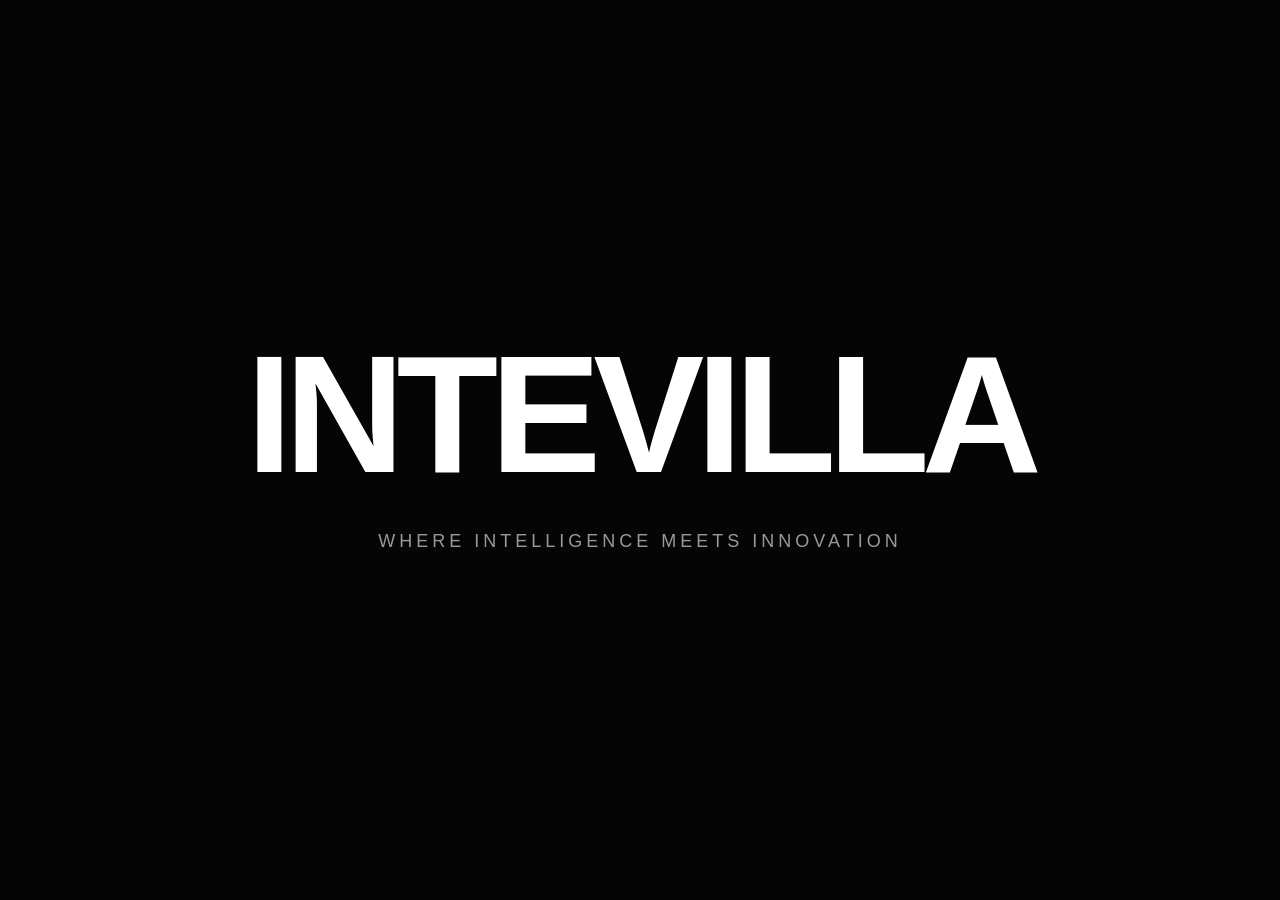
==== index.html @ 973fbbc0 "Rename Index.html to index.html" ====
<!DOCTYPE html>
<html lang="en">
<head>
    <meta charset="UTF-8">
    <meta name="viewport" content="width=device-width, initial-scale=1.0">
    <title>Intevilla - Text Pressure</title>
    <style>
        * {
            margin: 0;
            padding: 0;
            box-sizing: border-box;
        }
        body {
            background: #050505;
            color: white;
            font-family: Arial, sans-serif;
            overflow: hidden;
        }
        .hero {
            width: 100%;
            height: 100vh;
            display: flex;
            flex-direction: column;
            justify-content: center;
            align-items: center;
            position: relative;
        }
        .text-pressure {
            font-family: Impact, "Arial Black", sans-serif;
            font-size: clamp(70px, 13vw, 220px);
            font-weight: 900;
            letter-spacing: -8px;
            line-height: 0.8;
            text-align: center;
            cursor: pointer;
            transform-origin: center;
            transition:
                transform 0.12s ease,
                letter-spacing 0.12s ease;
        }
        .subtitle {
            margin-top: 50px;
            font-size: 18px;
            color: #999;
            letter-spacing: 4px;
            text-transform: uppercase;
        }
    </style>
</head>
<body>
    <section class="hero">
        <div class="text-pressure" id="textPressure">
            INTEVILLA
        </div>
        <p class="subtitle">
            Where Intelligence Meets Innovation
        </p>
    </section>
    <script>
        const text = document.getElementById("textPressure");
        document.addEventListener("mousemove", function(event) {
            const rect = text.getBoundingClientRect();
            const centerX = rect.left + rect.width / 2;
            const centerY = rect.top + rect.height / 2;
            const distanceX = event.clientX - centerX;
            const distanceY = event.clientY - centerY;
            const distance = Math.sqrt(
                distanceX * distanceX +
                distanceY * distanceY
            );
            const maxDistance = 500;
            let strength = 1 - distance / maxDistance;
            strength = Math.max(
                0,
                Math.min(1, strength)
            );
            const scaleX = 1 + strength * 0.35;
            const scaleY = 1 - strength * 0.12;
            const letterSpacing =
                -8 + strength * 8;
            text.style.transform =
                `scaleX(${scaleX}) scaleY(${scaleY})`;
            text.style.letterSpacing =
                `${letterSpacing}px`;
        });
        document.addEventListener("mouseleave", function() {
            text.style.transform =
                "scaleX(1) scaleY(1)";
            text.style.letterSpacing =
                "-8px";
        });
    </script>
</body>
</html>
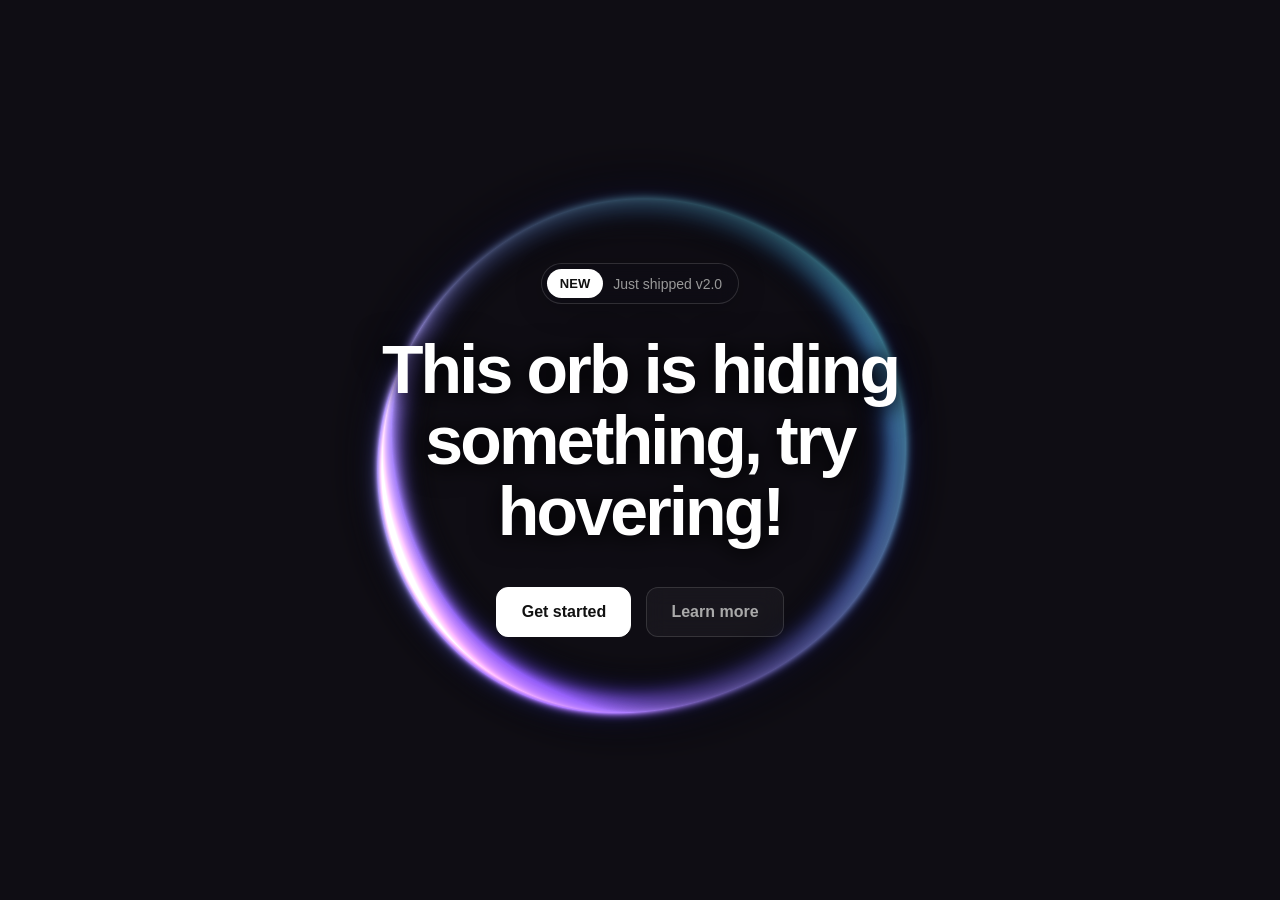
==== commit 6a9ff30c: "Update index.html" ====
--- a/index.html
+++ b/index.html
@@ -1,94 +1,1614 @@
 <!DOCTYPE html>
 <html lang="en">
+
 <head>
     <meta charset="UTF-8">
     <meta name="viewport" content="width=device-width, initial-scale=1.0">
-    <title>Intevilla - Text Pressure</title>
+
+    <title>Orb Landing Page</title>
+
     <style>
+
+        /* ==============================
+           RESET
+        ============================== */
+
         * {
             margin: 0;
             padding: 0;
             box-sizing: border-box;
         }
+
+        html,
         body {
-            background: #050505;
+            width: 100%;
+            height: 100%;
+        }
+
+        body {
+            background: #0f0d14;
             color: white;
-            font-family: Arial, sans-serif;
+            font-family: Arial, Helvetica, sans-serif;
             overflow: hidden;
         }
+
+
+        /* ==============================
+           HERO
+        ============================== */
+
         .hero {
+            position: relative;
+
             width: 100%;
             height: 100vh;
+
+            min-height: 600px;
+
+            display: flex;
+            align-items: center;
+            justify-content: center;
+
+            overflow: hidden;
+
+            background: #0f0d14;
+        }
+
+
+        /* ==============================
+           ORB
+        ============================== */
+
+        .orb-wrapper {
+            position: absolute;
+
+            width: 650px;
+            height: 650px;
+
+            left: 50%;
+            top: 50%;
+
+            transform: translate(-50%, -50%);
+
+            z-index: 1;
+
+            pointer-events: auto;
+        }
+
+        #orbCanvas {
+            display: block;
+
+            width: 100%;
+            height: 100%;
+        }
+
+
+        /* ==============================
+           CONTENT
+        ============================== */
+
+        .hero-content {
+            position: relative;
+
+            z-index: 5;
+
+            width: 100%;
+            max-width: 750px;
+
+            padding: 20px;
+
             display: flex;
             flex-direction: column;
+            align-items: center;
+
+            text-align: center;
+
+            pointer-events: none;
+        }
+
+
+        /* ==============================
+           BADGE
+        ============================== */
+
+        .badge {
+            display: flex;
+            align-items: center;
+
+            gap: 10px;
+
+            padding: 5px 14px 5px 5px;
+
+            border: 1px solid rgba(255, 255, 255, 0.14);
+
+            border-radius: 999px;
+
+            background: rgba(15, 13, 20, 0.65);
+
+            backdrop-filter: blur(10px);
+
+            margin-bottom: 30px;
+
+            font-size: 14px;
+
+            color: #999;
+
+            box-shadow:
+                0 5px 30px rgba(0, 0, 0, 0.2);
+        }
+
+
+        .badge-new {
+            display: flex;
+            align-items: center;
             justify-content: center;
+
+            padding: 7px 13px;
+
+            border-radius: 999px;
+
+            background: white;
+
+            color: #111;
+
+            font-size: 13px;
+
+            font-weight: 700;
+        }
+
+
+        .badge-text {
+            padding-right: 2px;
+        }
+
+
+        /* ==============================
+           HEADING
+        ============================== */
+
+        .hero h1 {
+            max-width: 680px;
+
+            color: white;
+
+            font-size: clamp(42px, 5.5vw, 68px);
+
+            line-height: 1.04;
+
+            font-weight: 700;
+
+            letter-spacing: -2.8px;
+
+            text-shadow:
+                0 3px 20px rgba(0, 0, 0, 0.8),
+                0 0 30px rgba(15, 13, 20, 0.6);
+        }
+
+
+        /* ==============================
+           BUTTONS
+        ============================== */
+
+        .buttons {
+            display: flex;
+
+            gap: 15px;
+
+            margin-top: 40px;
+
+            pointer-events: auto;
+        }
+
+
+        .btn {
+            display: flex;
+
             align-items: center;
-            position: relative;
-        }
-        .text-pressure {
-            font-family: Impact, "Arial Black", sans-serif;
-            font-size: clamp(70px, 13vw, 220px);
-            font-weight: 900;
-            letter-spacing: -8px;
-            line-height: 0.8;
-            text-align: center;
-            cursor: pointer;
-            transform-origin: center;
+            justify-content: center;
+
+            height: 50px;
+
+            min-width: 135px;
+
+            padding: 0 24px;
+
+            border-radius: 12px;
+
+            text-decoration: none;
+
+            font-size: 16px;
+
+            font-weight: 600;
+
             transition:
-                transform 0.12s ease,
-                letter-spacing 0.12s ease;
-        }
-        .subtitle {
-            margin-top: 50px;
-            font-size: 18px;
-            color: #999;
-            letter-spacing: 4px;
-            text-transform: uppercase;
-        }
+                transform 0.2s ease,
+                background 0.2s ease,
+                border-color 0.2s ease;
+        }
+
+
+        .btn-primary {
+            background: white;
+
+            color: #111;
+
+            border: 1px solid white;
+        }
+
+
+        .btn-secondary {
+            color: #aaa;
+
+            background: rgba(255, 255, 255, 0.04);
+
+            border: 1px solid rgba(255, 255, 255, 0.13);
+
+            backdrop-filter: blur(10px);
+        }
+
+
+        .btn:hover {
+            transform: translateY(-2px);
+        }
+
+
+        .btn-primary:hover {
+            background: #eeeeee;
+        }
+
+
+        .btn-secondary:hover {
+            color: white;
+
+            background: rgba(255, 255, 255, 0.08);
+
+            border-color: rgba(255, 255, 255, 0.25);
+        }
+
+
+        /* ==============================
+           MOBILE
+        ============================== */
+
+        @media (max-width: 800px) {
+
+            .orb-wrapper {
+                width: 600px;
+                height: 600px;
+            }
+
+            .hero h1 {
+                font-size: 48px;
+                letter-spacing: -2px;
+            }
+        }
+
+
+        @media (max-width: 600px) {
+
+            .orb-wrapper {
+                width: 500px;
+                height: 500px;
+            }
+
+            .hero h1 {
+                font-size: 38px;
+                letter-spacing: -1.5px;
+            }
+
+            .badge {
+                margin-bottom: 25px;
+            }
+
+            .buttons {
+                gap: 10px;
+                margin-top: 30px;
+            }
+
+            .btn {
+                min-width: 120px;
+                height: 48px;
+                padding: 0 18px;
+                font-size: 14px;
+            }
+        }
+
     </style>
 </head>
+
+
 <body>
-    <section class="hero">
-        <div class="text-pressure" id="textPressure">
-            INTEVILLA
+
+    <!-- =================================
+         HERO
+    ================================== -->
+
+    <main class="hero">
+
+        <!-- Orb -->
+        <div class="orb-wrapper" id="orbContainer">
+            <canvas id="orbCanvas"></canvas>
         </div>
-        <p class="subtitle">
-            Where Intelligence Meets Innovation
-        </p>
-    </section>
+
+
+        <!-- Content -->
+        <section class="hero-content">
+
+            <div class="badge">
+
+                <span class="badge-new">
+                    NEW
+                </span>
+
+                <span class="badge-text">
+                    Just shipped v2.0
+                </span>
+
+            </div>
+
+
+            <h1>
+                This orb is hiding<br>
+                something, try hovering!
+            </h1>
+
+
+            <div class="buttons">
+
+                <a href="#" class="btn btn-primary">
+                    Get started
+                </a>
+
+                <a href="#" class="btn btn-secondary">
+                    Learn more
+                </a>
+
+            </div>
+
+        </section>
+
+    </main>
+
+
+    <!-- =================================
+         WEBGL ORB
+    ================================== -->
+
     <script>
-        const text = document.getElementById("textPressure");
-        document.addEventListener("mousemove", function(event) {
-            const rect = text.getBoundingClientRect();
-            const centerX = rect.left + rect.width / 2;
-            const centerY = rect.top + rect.height / 2;
-            const distanceX = event.clientX - centerX;
-            const distanceY = event.clientY - centerY;
-            const distance = Math.sqrt(
-                distanceX * distanceX +
-                distanceY * distanceY
-            );
-            const maxDistance = 500;
-            let strength = 1 - distance / maxDistance;
-            strength = Math.max(
+
+        const canvas =
+            document.getElementById("orbCanvas");
+
+        const container =
+            document.getElementById("orbContainer");
+
+
+        const gl =
+            canvas.getContext("webgl", {
+                alpha: true,
+                premultipliedAlpha: false
+            });
+
+
+        if (!gl) {
+            alert("Your browser does not support WebGL.");
+            throw new Error("WebGL not supported");
+        }
+
+
+        /* ==============================
+           SETTINGS
+        ============================== */
+
+        const settings = {
+
+            hue: 0,
+
+            hoverIntensity: 2,
+
+            rotateOnHover: true,
+
+            forceHoverState: false,
+
+            backgroundColor: "#0f0d14"
+
+        };
+
+
+        /* ==============================
+           VERTEX SHADER
+        ============================== */
+
+        const vertexShaderSource = `
+
+            precision highp float;
+
+            attribute vec2 position;
+            attribute vec2 uv;
+
+            varying vec2 vUv;
+
+            void main() {
+
+                vUv = uv;
+
+                gl_Position =
+                    vec4(position, 0.0, 1.0);
+            }
+
+        `;
+
+
+        /* ==============================
+           FRAGMENT SHADER
+        ============================== */
+
+        const fragmentShaderSource = `
+
+            precision highp float;
+
+            uniform float iTime;
+            uniform vec3 iResolution;
+
+            uniform float hue;
+            uniform float hover;
+            uniform float rot;
+            uniform float hoverIntensity;
+
+            uniform vec3 backgroundColor;
+
+            varying vec2 vUv;
+
+
+            vec3 rgb2yiq(vec3 c) {
+
+                float y = dot(
+                    c,
+                    vec3(
+                        0.299,
+                        0.587,
+                        0.114
+                    )
+                );
+
+                float i = dot(
+                    c,
+                    vec3(
+                        0.596,
+                        -0.274,
+                        -0.322
+                    )
+                );
+
+                float q = dot(
+                    c,
+                    vec3(
+                        0.211,
+                        -0.523,
+                        0.312
+                    )
+                );
+
+                return vec3(y, i, q);
+            }
+
+
+            vec3 yiq2rgb(vec3 c) {
+
+                float r =
+                    c.x +
+                    0.956 * c.y +
+                    0.621 * c.z;
+
+                float g =
+                    c.x -
+                    0.272 * c.y -
+                    0.647 * c.z;
+
+                float b =
+                    c.x -
+                    1.106 * c.y +
+                    1.703 * c.z;
+
+                return vec3(r, g, b);
+            }
+
+
+            vec3 adjustHue(
+                vec3 color,
+                float hueDeg
+            ) {
+
+                float hueRad =
+                    hueDeg *
+                    3.14159265 /
+                    180.0;
+
+                vec3 yiq =
+                    rgb2yiq(color);
+
+                float cosA =
+                    cos(hueRad);
+
+                float sinA =
+                    sin(hueRad);
+
+                float i =
+                    yiq.y * cosA -
+                    yiq.z * sinA;
+
+                float q =
+                    yiq.y * sinA +
+                    yiq.z * cosA;
+
+                yiq.y = i;
+                yiq.z = q;
+
+                return yiq2rgb(yiq);
+            }
+
+
+            vec3 hash33(vec3 p3) {
+
+                p3 =
+                    fract(
+                        p3 *
+                        vec3(
+                            0.1031,
+                            0.11369,
+                            0.13787
+                        )
+                    );
+
+                p3 +=
+                    dot(
+                        p3,
+                        p3.yxz + 19.19
+                    );
+
+                return -1.0 +
+                    2.0 *
+                    fract(
+                        vec3(
+                            p3.x + p3.y,
+                            p3.x + p3.z,
+                            p3.y + p3.z
+                        ) *
+                        p3.zyx
+                    );
+            }
+
+
+            float snoise3(vec3 p) {
+
+                const float K1 =
+                    0.333333333;
+
+                const float K2 =
+                    0.166666667;
+
+                vec3 i =
+                    floor(
+                        p +
+                        (p.x + p.y + p.z) *
+                        K1
+                    );
+
+                vec3 d0 =
+                    p -
+                    (
+                        i -
+                        (i.x + i.y + i.z) *
+                        K2
+                    );
+
+                vec3 e =
+                    step(
+                        vec3(0.0),
+                        d0 - d0.yzx
+                    );
+
+                vec3 i1 =
+                    e *
+                    (1.0 - e.zxy);
+
+                vec3 i2 =
+                    1.0 -
+                    e.zxy *
+                    (1.0 - e);
+
+                vec3 d1 =
+                    d0 -
+                    (i1 - K2);
+
+                vec3 d2 =
+                    d0 -
+                    (i2 - K1);
+
+                vec3 d3 =
+                    d0 - 0.5;
+
+                vec4 h =
+                    max(
+                        0.6 -
+                        vec4(
+                            dot(d0, d0),
+                            dot(d1, d1),
+                            dot(d2, d2),
+                            dot(d3, d3)
+                        ),
+                        0.0
+                    );
+
+                vec4 n =
+                    h * h * h * h *
+                    vec4(
+                        dot(d0, hash33(i)),
+                        dot(d1, hash33(i + i1)),
+                        dot(d2, hash33(i + i2)),
+                        dot(d3, hash33(i + 1.0))
+                    );
+
+                return dot(
+                    vec4(31.316),
+                    n
+                );
+            }
+
+
+            vec4 extractAlpha(vec3 colorIn) {
+
+                float a =
+                    max(
+                        max(
+                            colorIn.r,
+                            colorIn.g
+                        ),
+                        colorIn.b
+                    );
+
+                return vec4(
+                    colorIn.rgb /
+                    (a + 1e-5),
+                    a
+                );
+            }
+
+
+            const vec3 baseColor1 =
+                vec3(
+                    0.611765,
+                    0.262745,
+                    0.996078
+                );
+
+
+            const vec3 baseColor2 =
+                vec3(
+                    0.298039,
+                    0.760784,
+                    0.913725
+                );
+
+
+            const vec3 baseColor3 =
+                vec3(
+                    0.062745,
+                    0.078431,
+                    0.600000
+                );
+
+
+            const float innerRadius = 0.6;
+
+            const float noiseScale = 0.65;
+
+
+            float light1(
+                float intensity,
+                float attenuation,
+                float dist
+            ) {
+
+                return intensity /
+                    (
+                        1.0 +
+                        dist * attenuation
+                    );
+            }
+
+
+            float light2(
+                float intensity,
+                float attenuation,
+                float dist
+            ) {
+
+                return intensity /
+                    (
+                        1.0 +
+                        dist * dist * attenuation
+                    );
+            }
+
+
+            vec4 draw(vec2 uv) {
+
+                vec3 color1 =
+                    adjustHue(
+                        baseColor1,
+                        hue
+                    );
+
+                vec3 color2 =
+                    adjustHue(
+                        baseColor2,
+                        hue
+                    );
+
+                vec3 color3 =
+                    adjustHue(
+                        baseColor3,
+                        hue
+                    );
+
+
+                float ang =
+                    atan(
+                        uv.y,
+                        uv.x
+                    );
+
+                float len =
+                    length(uv);
+
+                float invLen =
+                    len > 0.0
+                        ? 1.0 / len
+                        : 0.0;
+
+
+                float bgLuminance =
+                    dot(
+                        backgroundColor,
+                        vec3(
+                            0.299,
+                            0.587,
+                            0.114
+                        )
+                    );
+
+
+                float n0 =
+                    snoise3(
+                        vec3(
+                            uv * noiseScale,
+                            iTime * 0.5
+                        )
+                    ) *
+                    0.5 +
+                    0.5;
+
+
+                float r0 =
+                    mix(
+                        mix(
+                            innerRadius,
+                            1.0,
+                            0.4
+                        ),
+                        mix(
+                            innerRadius,
+                            1.0,
+                            0.6
+                        ),
+                        n0
+                    );
+
+
+                float d0 =
+                    distance(
+                        uv,
+                        (r0 * invLen) * uv
+                    );
+
+
+                float v0 =
+                    light1(
+                        1.0,
+                        10.0,
+                        d0
+                    );
+
+
+                v0 *=
+                    smoothstep(
+                        r0 * 1.05,
+                        r0,
+                        len
+                    );
+
+
+                float innerFade =
+                    smoothstep(
+                        r0 * 0.8,
+                        r0 * 0.95,
+                        len
+                    );
+
+
+                v0 *=
+                    mix(
+                        innerFade,
+                        1.0,
+                        bgLuminance * 0.7
+                    );
+
+
+                float cl =
+                    cos(
+                        ang +
+                        iTime * 2.0
+                    ) *
+                    0.5 +
+                    0.5;
+
+
+                float a =
+                    iTime * -1.0;
+
+
+                vec2 pos =
+                    vec2(
+                        cos(a),
+                        sin(a)
+                    ) *
+                    r0;
+
+
+                float d =
+                    distance(
+                        uv,
+                        pos
+                    );
+
+
+                float v1 =
+                    light2(
+                        1.5,
+                        5.0,
+                        d
+                    );
+
+
+                v1 *=
+                    light1(
+                        1.0,
+                        50.0,
+                        d0
+                    );
+
+
+                float v2 =
+                    smoothstep(
+                        1.0,
+                        mix(
+                            innerRadius,
+                            1.0,
+                            n0 * 0.5
+                        ),
+                        len
+                    );
+
+
+                float v3 =
+                    smoothstep(
+                        innerRadius,
+                        mix(
+                            innerRadius,
+                            1.0,
+                            0.5
+                        ),
+                        len
+                    );
+
+
+                vec3 colBase =
+                    mix(
+                        color1,
+                        color2,
+                        cl
+                    );
+
+
+                float fadeAmount =
+                    mix(
+                        1.0,
+                        0.1,
+                        bgLuminance
+                    );
+
+
+                vec3 darkCol =
+                    mix(
+                        color3,
+                        colBase,
+                        v0
+                    );
+
+
+                darkCol =
+                    (darkCol + v1) *
+                    v2 *
+                    v3;
+
+
+                darkCol =
+                    clamp(
+                        darkCol,
+                        0.0,
+                        1.0
+                    );
+
+
+                vec3 lightCol =
+                    (colBase + v1) *
+                    mix(
+                        1.0,
+                        v2 * v3,
+                        fadeAmount
+                    );
+
+
+                lightCol =
+                    mix(
+                        backgroundColor,
+                        lightCol,
+                        v0
+                    );
+
+
+                lightCol =
+                    clamp(
+                        lightCol,
+                        0.0,
+                        1.0
+                    );
+
+
+                vec3 finalCol =
+                    mix(
+                        darkCol,
+                        lightCol,
+                        bgLuminance
+                    );
+
+
+                return extractAlpha(finalCol);
+            }
+
+
+            vec4 mainImage(vec2 fragCoord) {
+
+                vec2 center =
+                    iResolution.xy * 0.5;
+
+
+                float size =
+                    min(
+                        iResolution.x,
+                        iResolution.y
+                    );
+
+
+                vec2 uv =
+                    (fragCoord - center) /
+                    size *
+                    2.0;
+
+
+                float angle = rot;
+
+                float s = sin(angle);
+                float c = cos(angle);
+
+
+                uv =
+                    vec2(
+                        c * uv.x - s * uv.y,
+                        s * uv.x + c * uv.y
+                    );
+
+
+                uv.x +=
+                    hover *
+                    hoverIntensity *
+                    0.1 *
+                    sin(
+                        uv.y * 10.0 +
+                        iTime
+                    );
+
+
+                uv.y +=
+                    hover *
+                    hoverIntensity *
+                    0.1 *
+                    sin(
+                        uv.x * 10.0 +
+                        iTime
+                    );
+
+
+                return draw(uv);
+            }
+
+
+            void main() {
+
+                vec2 fragCoord =
+                    vUv *
+                    iResolution.xy;
+
+
+                vec4 col =
+                    mainImage(
+                        fragCoord
+                    );
+
+
+                gl_FragColor =
+                    vec4(
+                        col.rgb * col.a,
+                        col.a
+                    );
+            }
+
+        `;
+
+
+        /* ==============================
+           SHADER CREATION
+        ============================== */
+
+        function createShader(type, source) {
+
+            const shader =
+                gl.createShader(type);
+
+            gl.shaderSource(
+                shader,
+                source
+            );
+
+            gl.compileShader(shader);
+
+            if (
+                !gl.getShaderParameter(
+                    shader,
+                    gl.COMPILE_STATUS
+                )
+            ) {
+
+                console.error(
+                    gl.getShaderInfoLog(shader)
+                );
+
+                throw new Error(
+                    "Shader compilation failed"
+                );
+            }
+
+            return shader;
+        }
+
+
+        function createProgram() {
+
+            const vertexShader =
+                createShader(
+                    gl.VERTEX_SHADER,
+                    vertexShaderSource
+                );
+
+
+            const fragmentShader =
+                createShader(
+                    gl.FRAGMENT_SHADER,
+                    fragmentShaderSource
+                );
+
+
+            const program =
+                gl.createProgram();
+
+
+            gl.attachShader(
+                program,
+                vertexShader
+            );
+
+            gl.attachShader(
+                program,
+                fragmentShader
+            );
+
+
+            gl.linkProgram(program);
+
+
+            if (
+                !gl.getProgramParameter(
+                    program,
+                    gl.LINK_STATUS
+                )
+            ) {
+
+                throw new Error(
+                    gl.getProgramInfoLog(program)
+                );
+            }
+
+
+            return program;
+        }
+
+
+        const program =
+            createProgram();
+
+
+        gl.useProgram(program);
+
+
+        /* ==============================
+           FULL SCREEN TRIANGLE
+        ============================== */
+
+        const vertices =
+            new Float32Array([
+                -1, -1,
+                 3, -1,
+                -1,  3
+            ]);
+
+
+        const positionBuffer =
+            gl.createBuffer();
+
+
+        gl.bindBuffer(
+            gl.ARRAY_BUFFER,
+            positionBuffer
+        );
+
+
+        gl.bufferData(
+            gl.ARRAY_BUFFER,
+            vertices,
+            gl.STATIC_DRAW
+        );
+
+
+        const position =
+            gl.getAttribLocation(
+                program,
+                "position"
+            );
+
+
+        gl.enableVertexAttribArray(
+            position
+        );
+
+
+        gl.vertexAttribPointer(
+            position,
+            2,
+            gl.FLOAT,
+            false,
+            0,
+            0
+        );
+
+
+        /* ==============================
+           UV
+        ============================== */
+
+        const uvs =
+            new Float32Array([
+                0, 0,
+                2, 0,
+                0, 2
+            ]);
+
+
+        const uvBuffer =
+            gl.createBuffer();
+
+
+        gl.bindBuffer(
+            gl.ARRAY_BUFFER,
+            uvBuffer
+        );
+
+
+        gl.bufferData(
+            gl.ARRAY_BUFFER,
+            uvs,
+            gl.STATIC_DRAW
+        );
+
+
+        const uv =
+            gl.getAttribLocation(
+                program,
+                "uv"
+            );
+
+
+        gl.enableVertexAttribArray(uv);
+
+
+        gl.vertexAttribPointer(
+            uv,
+            2,
+            gl.FLOAT,
+            false,
+            0,
+            0
+        );
+
+
+        /* ==============================
+           UNIFORMS
+        ============================== */
+
+        const iTime =
+            gl.getUniformLocation(
+                program,
+                "iTime"
+            );
+
+
+        const iResolution =
+            gl.getUniformLocation(
+                program,
+                "iResolution"
+            );
+
+
+        const hue =
+            gl.getUniformLocation(
+                program,
+                "hue"
+            );
+
+
+        const hover =
+            gl.getUniformLocation(
+                program,
+                "hover"
+            );
+
+
+        const rot =
+            gl.getUniformLocation(
+                program,
+                "rot"
+            );
+
+
+        const hoverIntensity =
+            gl.getUniformLocation(
+                program,
+                "hoverIntensity"
+            );
+
+
+        const backgroundColor =
+            gl.getUniformLocation(
+                program,
+                "backgroundColor"
+            );
+
+
+        /* ==============================
+           BACKGROUND COLOR
+        ============================== */
+
+        function hexToRgb(hex) {
+
+            hex =
+                hex.replace("#", "");
+
+            return [
+
+                parseInt(
+                    hex.substring(0, 2),
+                    16
+                ) / 255,
+
+                parseInt(
+                    hex.substring(2, 4),
+                    16
+                ) / 255,
+
+                parseInt(
+                    hex.substring(4, 6),
+                    16
+                ) / 255
+
+            ];
+        }
+
+
+        const bg =
+            hexToRgb(
+                settings.backgroundColor
+            );
+
+
+        /* ==============================
+           RESIZE
+        ============================== */
+
+        function resize() {
+
+            const dpr =
+                Math.min(
+                    window.devicePixelRatio || 1,
+                    2
+                );
+
+
+            const width =
+                container.clientWidth;
+
+
+            const height =
+                container.clientHeight;
+
+
+            canvas.width =
+                width * dpr;
+
+
+            canvas.height =
+                height * dpr;
+
+
+            canvas.style.width =
+                width + "px";
+
+
+            canvas.style.height =
+                height + "px";
+
+
+            gl.viewport(
                 0,
-                Math.min(1, strength)
-            );
-            const scaleX = 1 + strength * 0.35;
-            const scaleY = 1 - strength * 0.12;
-            const letterSpacing =
-                -8 + strength * 8;
-            text.style.transform =
-                `scaleX(${scaleX}) scaleY(${scaleY})`;
-            text.style.letterSpacing =
-                `${letterSpacing}px`;
-        });
-        document.addEventListener("mouseleave", function() {
-            text.style.transform =
-                "scaleX(1) scaleY(1)";
-            text.style.letterSpacing =
-                "-8px";
-        });
+                0,
+                canvas.width,
+                canvas.height
+            );
+
+
+            gl.uniform3f(
+                iResolution,
+                canvas.width,
+                canvas.height,
+                canvas.width /
+                canvas.height
+            );
+        }
+
+
+        window.addEventListener(
+            "resize",
+            resize
+        );
+
+
+        resize();
+
+
+        /* ==============================
+           HOVER
+        ============================== */
+
+        let targetHover = 0;
+
+        let currentHover = 0;
+
+        let currentRotation = 0;
+
+        let lastTime = 0;
+
+        const rotationSpeed = 0.3;
+
+
+        container.addEventListener(
+            "mousemove",
+            function(event) {
+
+                const rect =
+                    container.getBoundingClientRect();
+
+
+                const x =
+                    event.clientX -
+                    rect.left;
+
+
+                const y =
+                    event.clientY -
+                    rect.top;
+
+
+                const size =
+                    Math.min(
+                        rect.width,
+                        rect.height
+                    );
+
+
+                const centerX =
+                    rect.width / 2;
+
+
+                const centerY =
+                    rect.height / 2;
+
+
+                const uvX =
+                    ((x - centerX) /
+                        size) *
+                    2;
+
+
+                const uvY =
+                    ((y - centerY) /
+                        size) *
+                    2;
+
+
+                const distance =
+                    Math.sqrt(
+                        uvX * uvX +
+                        uvY * uvY
+                    );
+
+
+                targetHover =
+                    distance < 0.8
+                        ? 1
+                        : 0;
+            }
+        );
+
+
+        container.addEventListener(
+            "mouseleave",
+            function() {
+
+                targetHover = 0;
+
+            }
+        );
+
+
+        /* ==============================
+           ANIMATION
+        ============================== */
+
+        function animate(time) {
+
+            requestAnimationFrame(
+                animate
+            );
+
+
+            const dt =
+                lastTime === 0
+                    ? 0
+                    : (time - lastTime) *
+                      0.001;
+
+
+            lastTime = time;
+
+
+            gl.uniform1f(
+                iTime,
+                time * 0.001
+            );
+
+
+            gl.uniform1f(
+                hue,
+                settings.hue
+            );
+
+
+            gl.uniform1f(
+                hoverIntensity,
+                settings.hoverIntensity
+            );
+
+
+            const effectiveHover =
+                settings.forceHoverState
+                    ? 1
+                    : targetHover;
+
+
+            currentHover +=
+                (
+                    effectiveHover -
+                    currentHover
+                ) * 0.1;
+
+
+            gl.uniform1f(
+                hover,
+                currentHover
+            );
+
+
+            if (
+                settings.rotateOnHover &&
+                effectiveHover > 0.5
+            ) {
+
+                currentRotation +=
+                    dt *
+                    rotationSpeed;
+            }
+
+
+            gl.uniform1f(
+                rot,
+                currentRotation
+            );
+
+
+            gl.uniform3f(
+                backgroundColor,
+                bg[0],
+                bg[1],
+                bg[2]
+            );
+
+
+            gl.clearColor(
+                0,
+                0,
+                0,
+                0
+            );
+
+
+            gl.clear(
+                gl.COLOR_BUFFER_BIT
+            );
+
+
+            gl.drawArrays(
+                gl.TRIANGLES,
+                0,
+                3
+            );
+        }
+
+
+        requestAnimationFrame(
+            animate
+        );
+
     </script>
+
 </body>
+
 </html>
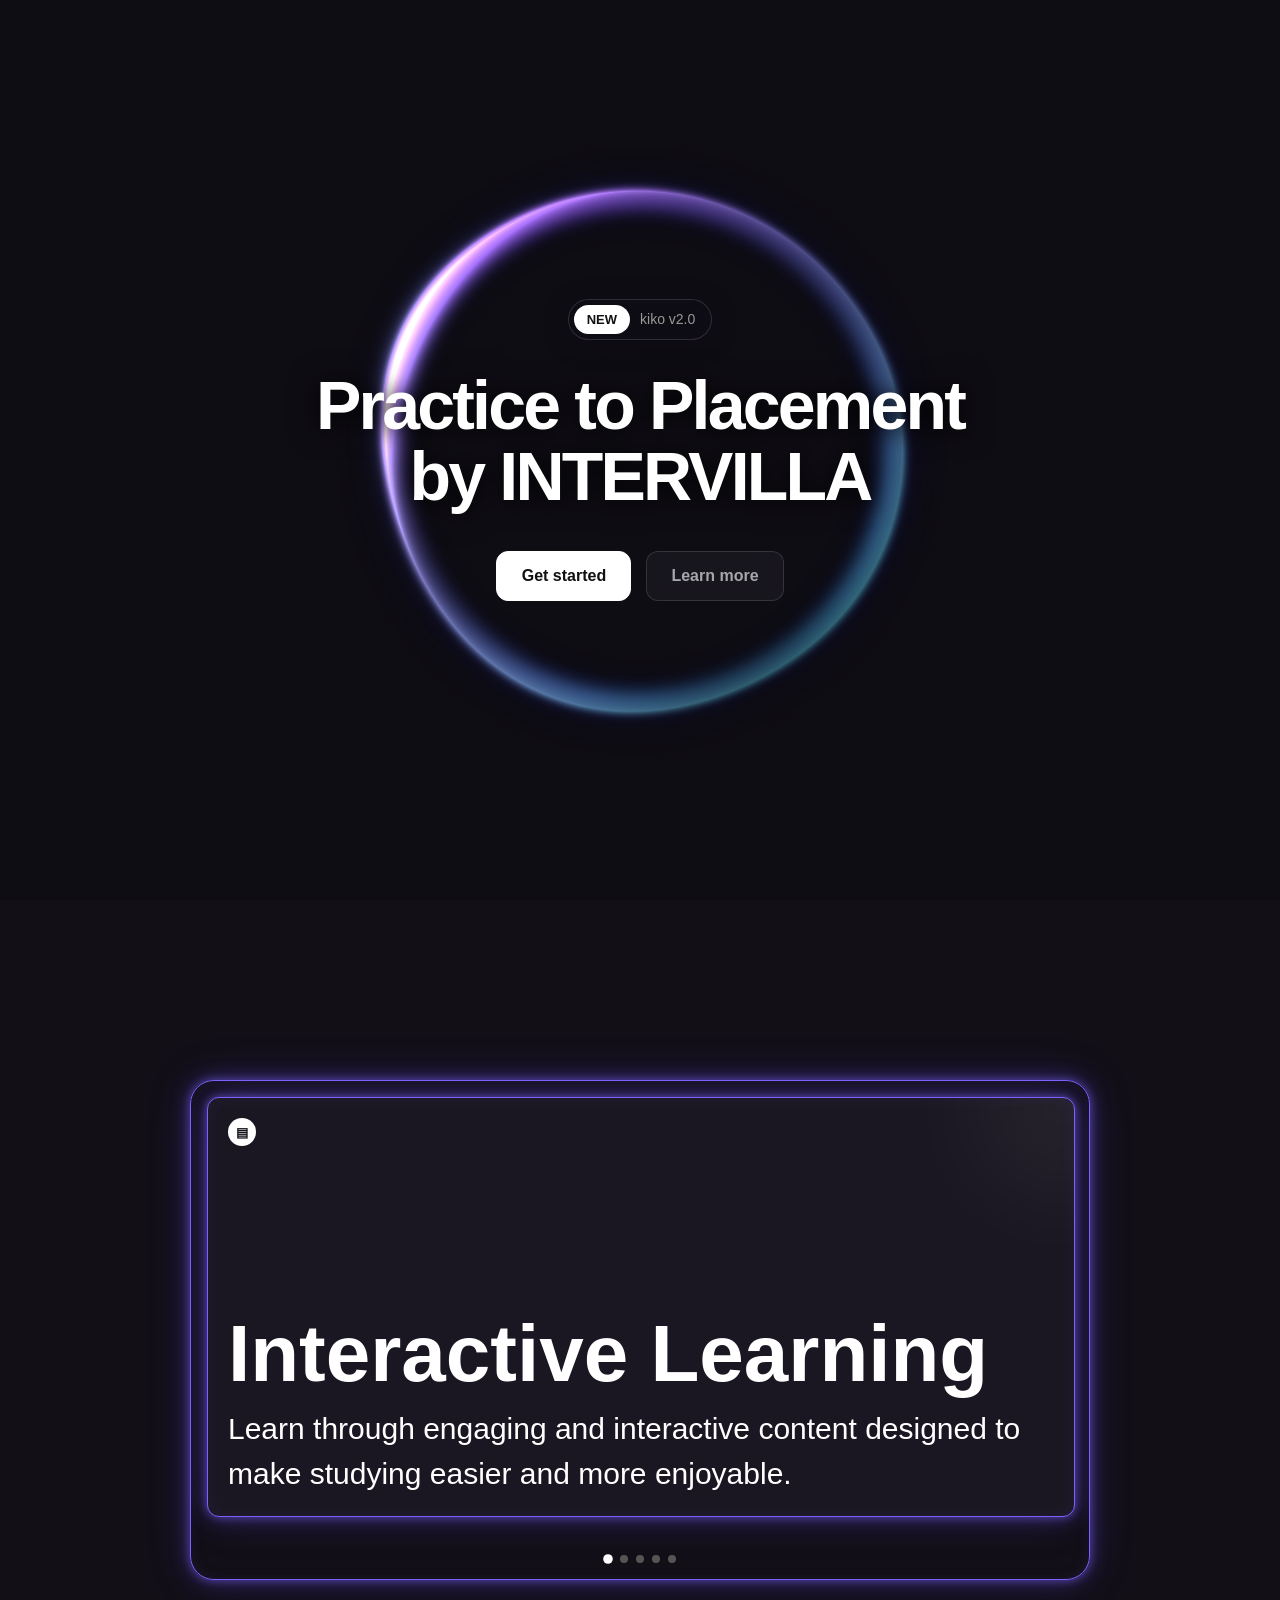
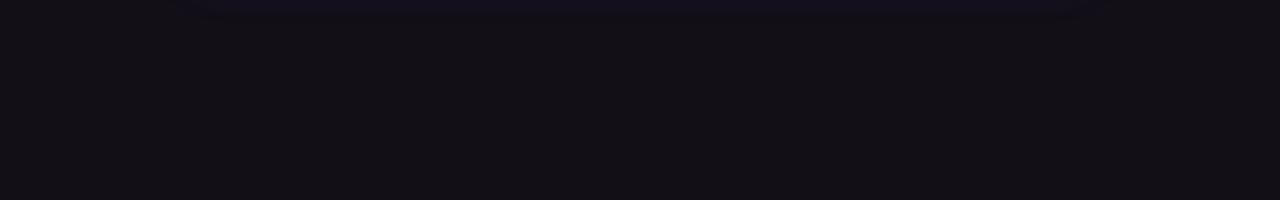
==== commit 7909e7b4: "Add files via upload" ====
--- a/index.html
+++ b/index.html
@@ -1,1614 +1,3267 @@
-<!DOCTYPE html>
-<html lang="en">
-
-<head>
-    <meta charset="UTF-8">
-    <meta name="viewport" content="width=device-width, initial-scale=1.0">
-
-    <title>Orb Landing Page</title>
-
-    <style>
-
-        /* ==============================
-           RESET
-        ============================== */
-
-        * {
-            margin: 0;
-            padding: 0;
-            box-sizing: border-box;
-        }
-
-        html,
-        body {
-            width: 100%;
-            height: 100%;
-        }
-
-        body {
-            background: #0f0d14;
-            color: white;
-            font-family: Arial, Helvetica, sans-serif;
-            overflow: hidden;
-        }
-
-
-        /* ==============================
-           HERO
-        ============================== */
-
-        .hero {
-            position: relative;
-
-            width: 100%;
-            height: 100vh;
-
-            min-height: 600px;
-
-            display: flex;
-            align-items: center;
-            justify-content: center;
-
-            overflow: hidden;
-
-            background: #0f0d14;
-        }
-
-
-        /* ==============================
-           ORB
-        ============================== */
-
-        .orb-wrapper {
-            position: absolute;
-
-            width: 650px;
-            height: 650px;
-
-            left: 50%;
-            top: 50%;
-
-            transform: translate(-50%, -50%);
-
-            z-index: 1;
-
-            pointer-events: auto;
-        }
-
-        #orbCanvas {
-            display: block;
-
-            width: 100%;
-            height: 100%;
-        }
-
-
-        /* ==============================
-           CONTENT
-        ============================== */
-
-        .hero-content {
-            position: relative;
-
-            z-index: 5;
-
-            width: 100%;
-            max-width: 750px;
-
-            padding: 20px;
-
-            display: flex;
-            flex-direction: column;
-            align-items: center;
-
-            text-align: center;
-
-            pointer-events: none;
-        }
-
-
-        /* ==============================
-           BADGE
-        ============================== */
-
-        .badge {
-            display: flex;
-            align-items: center;
-
-            gap: 10px;
-
-            padding: 5px 14px 5px 5px;
-
-            border: 1px solid rgba(255, 255, 255, 0.14);
-
-            border-radius: 999px;
-
-            background: rgba(15, 13, 20, 0.65);
-
-            backdrop-filter: blur(10px);
-
-            margin-bottom: 30px;
-
-            font-size: 14px;
-
-            color: #999;
-
-            box-shadow:
-                0 5px 30px rgba(0, 0, 0, 0.2);
-        }
-
-
-        .badge-new {
-            display: flex;
-            align-items: center;
-            justify-content: center;
-
-            padding: 7px 13px;
-
-            border-radius: 999px;
-
-            background: white;
-
-            color: #111;
-
-            font-size: 13px;
-
-            font-weight: 700;
-        }
-
-
-        .badge-text {
-            padding-right: 2px;
-        }
-
-
-        /* ==============================
-           HEADING
-        ============================== */
-
-        .hero h1 {
-            max-width: 680px;
-
-            color: white;
-
-            font-size: clamp(42px, 5.5vw, 68px);
-
-            line-height: 1.04;
-
-            font-weight: 700;
-
-            letter-spacing: -2.8px;
-
-            text-shadow:
-                0 3px 20px rgba(0, 0, 0, 0.8),
-                0 0 30px rgba(15, 13, 20, 0.6);
-        }
-
-
-        /* ==============================
-           BUTTONS
-        ============================== */
-
-        .buttons {
-            display: flex;
-
-            gap: 15px;
-
-            margin-top: 40px;
-
-            pointer-events: auto;
-        }
-
-
-        .btn {
-            display: flex;
-
-            align-items: center;
-            justify-content: center;
-
-            height: 50px;
-
-            min-width: 135px;
-
-            padding: 0 24px;
-
-            border-radius: 12px;
-
-            text-decoration: none;
-
-            font-size: 16px;
-
-            font-weight: 600;
-
-            transition:
-                transform 0.2s ease,
-                background 0.2s ease,
-                border-color 0.2s ease;
-        }
-
-
-        .btn-primary {
-            background: white;
-
-            color: #111;
-
-            border: 1px solid white;
-        }
-
-
-        .btn-secondary {
-            color: #aaa;
-
-            background: rgba(255, 255, 255, 0.04);
-
-            border: 1px solid rgba(255, 255, 255, 0.13);
-
-            backdrop-filter: blur(10px);
-        }
-
-
-        .btn:hover {
-            transform: translateY(-2px);
-        }
-
-
-        .btn-primary:hover {
-            background: #eeeeee;
-        }
-
-
-        .btn-secondary:hover {
-            color: white;
-
-            background: rgba(255, 255, 255, 0.08);
-
-            border-color: rgba(255, 255, 255, 0.25);
-        }
-
-
-        /* ==============================
-           MOBILE
-        ============================== */
-
-        @media (max-width: 800px) {
-
-            .orb-wrapper {
-                width: 600px;
-                height: 600px;
-            }
-
-            .hero h1 {
-                font-size: 48px;
-                letter-spacing: -2px;
-            }
-        }
-
-
-        @media (max-width: 600px) {
-
-            .orb-wrapper {
-                width: 500px;
-                height: 500px;
-            }
-
-            .hero h1 {
-                font-size: 38px;
-                letter-spacing: -1.5px;
-            }
-
-            .badge {
-                margin-bottom: 25px;
-            }
-
-            .buttons {
-                gap: 10px;
-                margin-top: 30px;
-            }
-
-            .btn {
-                min-width: 120px;
-                height: 48px;
-                padding: 0 18px;
-                font-size: 14px;
-            }
-        }
-
-    </style>
-</head>
-
-
-<body>
-
-    <!-- =================================
-         HERO
-    ================================== -->
-
-    <main class="hero">
-
-        <!-- Orb -->
-        <div class="orb-wrapper" id="orbContainer">
-            <canvas id="orbCanvas"></canvas>
-        </div>
-
-
-        <!-- Content -->
-        <section class="hero-content">
-
-            <div class="badge">
-
-                <span class="badge-new">
-                    NEW
-                </span>
-
-                <span class="badge-text">
-                    Just shipped v2.0
-                </span>
-
-            </div>
-
-
-            <h1>
-                This orb is hiding<br>
-                something, try hovering!
-            </h1>
-
-
-            <div class="buttons">
-
-                <a href="#" class="btn btn-primary">
-                    Get started
-                </a>
-
-                <a href="#" class="btn btn-secondary">
-                    Learn more
-                </a>
-
-            </div>
-
-        </section>
-
-    </main>
-
-
-    <!-- =================================
-         WEBGL ORB
-    ================================== -->
-
-    <script>
-
-        const canvas =
-            document.getElementById("orbCanvas");
-
-        const container =
-            document.getElementById("orbContainer");
-
-
-        const gl =
-            canvas.getContext("webgl", {
-                alpha: true,
-                premultipliedAlpha: false
-            });
-
-
-        if (!gl) {
-            alert("Your browser does not support WebGL.");
-            throw new Error("WebGL not supported");
-        }
-
-
-        /* ==============================
-           SETTINGS
-        ============================== */
-
-        const settings = {
-
-            hue: 0,
-
-            hoverIntensity: 2,
-
-            rotateOnHover: true,
-
-            forceHoverState: false,
-
-            backgroundColor: "#0f0d14"
-
-        };
-
-
-        /* ==============================
-           VERTEX SHADER
-        ============================== */
-
-        const vertexShaderSource = `
-
-            precision highp float;
-
-            attribute vec2 position;
-            attribute vec2 uv;
-
-            varying vec2 vUv;
-
-            void main() {
-
-                vUv = uv;
-
-                gl_Position =
-                    vec4(position, 0.0, 1.0);
-            }
-
-        `;
-
-
-        /* ==============================
-           FRAGMENT SHADER
-        ============================== */
-
-        const fragmentShaderSource = `
-
-            precision highp float;
-
-            uniform float iTime;
-            uniform vec3 iResolution;
-
-            uniform float hue;
-            uniform float hover;
-            uniform float rot;
-            uniform float hoverIntensity;
-
-            uniform vec3 backgroundColor;
-
-            varying vec2 vUv;
-
-
-            vec3 rgb2yiq(vec3 c) {
-
-                float y = dot(
-                    c,
-                    vec3(
-                        0.299,
-                        0.587,
-                        0.114
-                    )
-                );
-
-                float i = dot(
-                    c,
-                    vec3(
-                        0.596,
-                        -0.274,
-                        -0.322
-                    )
-                );
-
-                float q = dot(
-                    c,
-                    vec3(
-                        0.211,
-                        -0.523,
-                        0.312
-                    )
-                );
-
-                return vec3(y, i, q);
-            }
-
-
-            vec3 yiq2rgb(vec3 c) {
-
-                float r =
-                    c.x +
-                    0.956 * c.y +
-                    0.621 * c.z;
-
-                float g =
-                    c.x -
-                    0.272 * c.y -
-                    0.647 * c.z;
-
-                float b =
-                    c.x -
-                    1.106 * c.y +
-                    1.703 * c.z;
-
-                return vec3(r, g, b);
-            }
-
-
-            vec3 adjustHue(
-                vec3 color,
-                float hueDeg
-            ) {
-
-                float hueRad =
-                    hueDeg *
-                    3.14159265 /
-                    180.0;
-
-                vec3 yiq =
-                    rgb2yiq(color);
-
-                float cosA =
-                    cos(hueRad);
-
-                float sinA =
-                    sin(hueRad);
-
-                float i =
-                    yiq.y * cosA -
-                    yiq.z * sinA;
-
-                float q =
-                    yiq.y * sinA +
-                    yiq.z * cosA;
-
-                yiq.y = i;
-                yiq.z = q;
-
-                return yiq2rgb(yiq);
-            }
-
-
-            vec3 hash33(vec3 p3) {
-
-                p3 =
-                    fract(
-                        p3 *
-                        vec3(
-                            0.1031,
-                            0.11369,
-                            0.13787
-                        )
-                    );
-
-                p3 +=
-                    dot(
-                        p3,
-                        p3.yxz + 19.19
-                    );
-
-                return -1.0 +
-                    2.0 *
-                    fract(
-                        vec3(
-                            p3.x + p3.y,
-                            p3.x + p3.z,
-                            p3.y + p3.z
-                        ) *
-                        p3.zyx
-                    );
-            }
-
-
-            float snoise3(vec3 p) {
-
-                const float K1 =
-                    0.333333333;
-
-                const float K2 =
-                    0.166666667;
-
-                vec3 i =
-                    floor(
-                        p +
-                        (p.x + p.y + p.z) *
-                        K1
-                    );
-
-                vec3 d0 =
-                    p -
-                    (
-                        i -
-                        (i.x + i.y + i.z) *
-                        K2
-                    );
-
-                vec3 e =
-                    step(
-                        vec3(0.0),
-                        d0 - d0.yzx
-                    );
-
-                vec3 i1 =
-                    e *
-                    (1.0 - e.zxy);
-
-                vec3 i2 =
-                    1.0 -
-                    e.zxy *
-                    (1.0 - e);
-
-                vec3 d1 =
-                    d0 -
-                    (i1 - K2);
-
-                vec3 d2 =
-                    d0 -
-                    (i2 - K1);
-
-                vec3 d3 =
-                    d0 - 0.5;
-
-                vec4 h =
-                    max(
-                        0.6 -
-                        vec4(
-                            dot(d0, d0),
-                            dot(d1, d1),
-                            dot(d2, d2),
-                            dot(d3, d3)
-                        ),
-                        0.0
-                    );
-
-                vec4 n =
-                    h * h * h * h *
-                    vec4(
-                        dot(d0, hash33(i)),
-                        dot(d1, hash33(i + i1)),
-                        dot(d2, hash33(i + i2)),
-                        dot(d3, hash33(i + 1.0))
-                    );
-
-                return dot(
-                    vec4(31.316),
-                    n
-                );
-            }
-
-
-            vec4 extractAlpha(vec3 colorIn) {
-
-                float a =
-                    max(
-                        max(
-                            colorIn.r,
-                            colorIn.g
-                        ),
-                        colorIn.b
-                    );
-
-                return vec4(
-                    colorIn.rgb /
-                    (a + 1e-5),
-                    a
-                );
-            }
-
-
-            const vec3 baseColor1 =
-                vec3(
-                    0.611765,
-                    0.262745,
-                    0.996078
-                );
-
-
-            const vec3 baseColor2 =
-                vec3(
-                    0.298039,
-                    0.760784,
-                    0.913725
-                );
-
-
-            const vec3 baseColor3 =
-                vec3(
-                    0.062745,
-                    0.078431,
-                    0.600000
-                );
-
-
-            const float innerRadius = 0.6;
-
-            const float noiseScale = 0.65;
-
-
-            float light1(
-                float intensity,
-                float attenuation,
-                float dist
-            ) {
-
-                return intensity /
-                    (
-                        1.0 +
-                        dist * attenuation
-                    );
-            }
-
-
-            float light2(
-                float intensity,
-                float attenuation,
-                float dist
-            ) {
-
-                return intensity /
-                    (
-                        1.0 +
-                        dist * dist * attenuation
-                    );
-            }
-
-
-            vec4 draw(vec2 uv) {
-
-                vec3 color1 =
-                    adjustHue(
-                        baseColor1,
-                        hue
-                    );
-
-                vec3 color2 =
-                    adjustHue(
-                        baseColor2,
-                        hue
-                    );
-
-                vec3 color3 =
-                    adjustHue(
-                        baseColor3,
-                        hue
-                    );
-
-
-                float ang =
-                    atan(
-                        uv.y,
-                        uv.x
-                    );
-
-                float len =
-                    length(uv);
-
-                float invLen =
-                    len > 0.0
-                        ? 1.0 / len
-                        : 0.0;
-
-
-                float bgLuminance =
-                    dot(
-                        backgroundColor,
-                        vec3(
-                            0.299,
-                            0.587,
-                            0.114
-                        )
-                    );
-
-
-                float n0 =
-                    snoise3(
-                        vec3(
-                            uv * noiseScale,
-                            iTime * 0.5
-                        )
-                    ) *
-                    0.5 +
-                    0.5;
-
-
-                float r0 =
-                    mix(
-                        mix(
-                            innerRadius,
-                            1.0,
-                            0.4
-                        ),
-                        mix(
-                            innerRadius,
-                            1.0,
-                            0.6
-                        ),
-                        n0
-                    );
-
-
-                float d0 =
-                    distance(
-                        uv,
-                        (r0 * invLen) * uv
-                    );
-
-
-                float v0 =
-                    light1(
-                        1.0,
-                        10.0,
-                        d0
-                    );
-
-
-                v0 *=
-                    smoothstep(
-                        r0 * 1.05,
-                        r0,
-                        len
-                    );
-
-
-                float innerFade =
-                    smoothstep(
-                        r0 * 0.8,
-                        r0 * 0.95,
-                        len
-                    );
-
-
-                v0 *=
-                    mix(
-                        innerFade,
-                        1.0,
-                        bgLuminance * 0.7
-                    );
-
-
-                float cl =
-                    cos(
-                        ang +
-                        iTime * 2.0
-                    ) *
-                    0.5 +
-                    0.5;
-
-
-                float a =
-                    iTime * -1.0;
-
-
-                vec2 pos =
-                    vec2(
-                        cos(a),
-                        sin(a)
-                    ) *
-                    r0;
-
-
-                float d =
-                    distance(
-                        uv,
-                        pos
-                    );
-
-
-                float v1 =
-                    light2(
-                        1.5,
-                        5.0,
-                        d
-                    );
-
-
-                v1 *=
-                    light1(
-                        1.0,
-                        50.0,
-                        d0
-                    );
-
-
-                float v2 =
-                    smoothstep(
-                        1.0,
-                        mix(
-                            innerRadius,
-                            1.0,
-                            n0 * 0.5
-                        ),
-                        len
-                    );
-
-
-                float v3 =
-                    smoothstep(
-                        innerRadius,
-                        mix(
-                            innerRadius,
-                            1.0,
-                            0.5
-                        ),
-                        len
-                    );
-
-
-                vec3 colBase =
-                    mix(
-                        color1,
-                        color2,
-                        cl
-                    );
-
-
-                float fadeAmount =
-                    mix(
-                        1.0,
-                        0.1,
-                        bgLuminance
-                    );
-
-
-                vec3 darkCol =
-                    mix(
-                        color3,
-                        colBase,
-                        v0
-                    );
-
-
-                darkCol =
-                    (darkCol + v1) *
-                    v2 *
-                    v3;
-
-
-                darkCol =
-                    clamp(
-                        darkCol,
-                        0.0,
-                        1.0
-                    );
-
-
-                vec3 lightCol =
-                    (colBase + v1) *
-                    mix(
-                        1.0,
-                        v2 * v3,
-                        fadeAmount
-                    );
-
-
-                lightCol =
-                    mix(
-                        backgroundColor,
-                        lightCol,
-                        v0
-                    );
-
-
-                lightCol =
-                    clamp(
-                        lightCol,
-                        0.0,
-                        1.0
-                    );
-
-
-                vec3 finalCol =
-                    mix(
-                        darkCol,
-                        lightCol,
-                        bgLuminance
-                    );
-
-
-                return extractAlpha(finalCol);
-            }
-
-
-            vec4 mainImage(vec2 fragCoord) {
-
-                vec2 center =
-                    iResolution.xy * 0.5;
-
-
-                float size =
-                    min(
-                        iResolution.x,
-                        iResolution.y
-                    );
-
-
-                vec2 uv =
-                    (fragCoord - center) /
-                    size *
-                    2.0;
-
-
-                float angle = rot;
-
-                float s = sin(angle);
-                float c = cos(angle);
-
-
-                uv =
-                    vec2(
-                        c * uv.x - s * uv.y,
-                        s * uv.x + c * uv.y
-                    );
-
-
-                uv.x +=
-                    hover *
-                    hoverIntensity *
-                    0.1 *
-                    sin(
-                        uv.y * 10.0 +
-                        iTime
-                    );
-
-
-                uv.y +=
-                    hover *
-                    hoverIntensity *
-                    0.1 *
-                    sin(
-                        uv.x * 10.0 +
-                        iTime
-                    );
-
-
-                return draw(uv);
-            }
-
-
-            void main() {
-
-                vec2 fragCoord =
-                    vUv *
-                    iResolution.xy;
-
-
-                vec4 col =
-                    mainImage(
-                        fragCoord
-                    );
-
-
-                gl_FragColor =
-                    vec4(
-                        col.rgb * col.a,
-                        col.a
-                    );
-            }
-
-        `;
-
-
-        /* ==============================
-           SHADER CREATION
-        ============================== */
-
-        function createShader(type, source) {
-
-            const shader =
-                gl.createShader(type);
-
-            gl.shaderSource(
-                shader,
-                source
-            );
-
-            gl.compileShader(shader);
-
-            if (
-                !gl.getShaderParameter(
-                    shader,
-                    gl.COMPILE_STATUS
-                )
-            ) {
-
-                console.error(
-                    gl.getShaderInfoLog(shader)
-                );
-
-                throw new Error(
-                    "Shader compilation failed"
-                );
-            }
-
-            return shader;
-        }
-
-
-        function createProgram() {
-
-            const vertexShader =
-                createShader(
-                    gl.VERTEX_SHADER,
-                    vertexShaderSource
-                );
-
-
-            const fragmentShader =
-                createShader(
-                    gl.FRAGMENT_SHADER,
-                    fragmentShaderSource
-                );
-
-
-            const program =
-                gl.createProgram();
-
-
-            gl.attachShader(
-                program,
-                vertexShader
-            );
-
-            gl.attachShader(
-                program,
-                fragmentShader
-            );
-
-
-            gl.linkProgram(program);
-
-
-            if (
-                !gl.getProgramParameter(
-                    program,
-                    gl.LINK_STATUS
-                )
-            ) {
-
-                throw new Error(
-                    gl.getProgramInfoLog(program)
-                );
-            }
-
-
-            return program;
-        }
-
-
-        const program =
-            createProgram();
-
-
-        gl.useProgram(program);
-
-
-        /* ==============================
-           FULL SCREEN TRIANGLE
-        ============================== */
-
-        const vertices =
-            new Float32Array([
-                -1, -1,
-                 3, -1,
-                -1,  3
-            ]);
-
-
-        const positionBuffer =
-            gl.createBuffer();
-
-
-        gl.bindBuffer(
-            gl.ARRAY_BUFFER,
-            positionBuffer
-        );
-
-
-        gl.bufferData(
-            gl.ARRAY_BUFFER,
-            vertices,
-            gl.STATIC_DRAW
-        );
-
-
-        const position =
-            gl.getAttribLocation(
-                program,
-                "position"
-            );
-
-
-        gl.enableVertexAttribArray(
-            position
-        );
-
-
-        gl.vertexAttribPointer(
-            position,
-            2,
-            gl.FLOAT,
-            false,
-            0,
-            0
-        );
-
-
-        /* ==============================
-           UV
-        ============================== */
-
-        const uvs =
-            new Float32Array([
-                0, 0,
-                2, 0,
-                0, 2
-            ]);
-
-
-        const uvBuffer =
-            gl.createBuffer();
-
-
-        gl.bindBuffer(
-            gl.ARRAY_BUFFER,
-            uvBuffer
-        );
-
-
-        gl.bufferData(
-            gl.ARRAY_BUFFER,
-            uvs,
-            gl.STATIC_DRAW
-        );
-
-
-        const uv =
-            gl.getAttribLocation(
-                program,
-                "uv"
-            );
-
-
-        gl.enableVertexAttribArray(uv);
-
-
-        gl.vertexAttribPointer(
-            uv,
-            2,
-            gl.FLOAT,
-            false,
-            0,
-            0
-        );
-
-
-        /* ==============================
-           UNIFORMS
-        ============================== */
-
-        const iTime =
-            gl.getUniformLocation(
-                program,
-                "iTime"
-            );
-
-
-        const iResolution =
-            gl.getUniformLocation(
-                program,
-                "iResolution"
-            );
-
-
-        const hue =
-            gl.getUniformLocation(
-                program,
-                "hue"
-            );
-
-
-        const hover =
-            gl.getUniformLocation(
-                program,
-                "hover"
-            );
-
-
-        const rot =
-            gl.getUniformLocation(
-                program,
-                "rot"
-            );
-
-
-        const hoverIntensity =
-            gl.getUniformLocation(
-                program,
-                "hoverIntensity"
-            );
-
-
-        const backgroundColor =
-            gl.getUniformLocation(
-                program,
-                "backgroundColor"
-            );
-
-
-        /* ==============================
-           BACKGROUND COLOR
-        ============================== */
-
-        function hexToRgb(hex) {
-
-            hex =
-                hex.replace("#", "");
-
-            return [
-
-                parseInt(
-                    hex.substring(0, 2),
-                    16
-                ) / 255,
-
-                parseInt(
-                    hex.substring(2, 4),
-                    16
-                ) / 255,
-
-                parseInt(
-                    hex.substring(4, 6),
-                    16
-                ) / 255
-
-            ];
-        }
-
-
-        const bg =
-            hexToRgb(
-                settings.backgroundColor
-            );
-
-
-        /* ==============================
-           RESIZE
-        ============================== */
-
-        function resize() {
-
-            const dpr =
-                Math.min(
-                    window.devicePixelRatio || 1,
-                    2
-                );
-
-
-            const width =
-                container.clientWidth;
-
-
-            const height =
-                container.clientHeight;
-
-
-            canvas.width =
-                width * dpr;
-
-
-            canvas.height =
-                height * dpr;
-
-
-            canvas.style.width =
-                width + "px";
-
-
-            canvas.style.height =
-                height + "px";
-
-
-            gl.viewport(
-                0,
-                0,
-                canvas.width,
-                canvas.height
-            );
-
-
-            gl.uniform3f(
-                iResolution,
-                canvas.width,
-                canvas.height,
-                canvas.width /
-                canvas.height
-            );
-        }
-
-
-        window.addEventListener(
-            "resize",
-            resize
-        );
-
-
-        resize();
-
-
-        /* ==============================
-           HOVER
-        ============================== */
-
-        let targetHover = 0;
-
-        let currentHover = 0;
-
-        let currentRotation = 0;
-
-        let lastTime = 0;
-
-        const rotationSpeed = 0.3;
-
-
-        container.addEventListener(
-            "mousemove",
-            function(event) {
-
-                const rect =
-                    container.getBoundingClientRect();
-
-
-                const x =
-                    event.clientX -
-                    rect.left;
-
-
-                const y =
-                    event.clientY -
-                    rect.top;
-
-
-                const size =
-                    Math.min(
-                        rect.width,
-                        rect.height
-                    );
-
-
-                const centerX =
-                    rect.width / 2;
-
-
-                const centerY =
-                    rect.height / 2;
-
-
-                const uvX =
-                    ((x - centerX) /
-                        size) *
-                    2;
-
-
-                const uvY =
-                    ((y - centerY) /
-                        size) *
-                    2;
-
-
-                const distance =
-                    Math.sqrt(
-                        uvX * uvX +
-                        uvY * uvY
-                    );
-
-
-                targetHover =
-                    distance < 0.8
-                        ? 1
-                        : 0;
-            }
-        );
-
-
-        container.addEventListener(
-            "mouseleave",
-            function() {
-
-                targetHover = 0;
-
-            }
-        );
-
-
-        /* ==============================
-           ANIMATION
-        ============================== */
-
-        function animate(time) {
-
-            requestAnimationFrame(
-                animate
-            );
-
-
-            const dt =
-                lastTime === 0
-                    ? 0
-                    : (time - lastTime) *
-                      0.001;
-
-
-            lastTime = time;
-
-
-            gl.uniform1f(
-                iTime,
-                time * 0.001
-            );
-
-
-            gl.uniform1f(
-                hue,
-                settings.hue
-            );
-
-
-            gl.uniform1f(
-                hoverIntensity,
-                settings.hoverIntensity
-            );
-
-
-            const effectiveHover =
-                settings.forceHoverState
-                    ? 1
-                    : targetHover;
-
-
-            currentHover +=
-                (
-                    effectiveHover -
-                    currentHover
-                ) * 0.1;
-
-
-            gl.uniform1f(
-                hover,
-                currentHover
-            );
-
-
-            if (
-                settings.rotateOnHover &&
-                effectiveHover > 0.5
-            ) {
-
-                currentRotation +=
-                    dt *
-                    rotationSpeed;
-            }
-
-
-            gl.uniform1f(
-                rot,
-                currentRotation
-            );
-
-
-            gl.uniform3f(
-                backgroundColor,
-                bg[0],
-                bg[1],
-                bg[2]
-            );
-
-
-            gl.clearColor(
-                0,
-                0,
-                0,
-                0
-            );
-
-
-            gl.clear(
-                gl.COLOR_BUFFER_BIT
-            );
-
-
-            gl.drawArrays(
-                gl.TRIANGLES,
-                0,
-                3
-            );
-        }
-
-
-        requestAnimationFrame(
-            animate
-        );
-
-    </script>
-
-</body>
-
-</html>
+<!DOCTYPE html>
+<html lang="en">
+<head>
+    <meta charset="UTF-8">
+    <meta name="viewport" content="width=device-width, initial-scale=1.0">
+
+    <title>Orb Hero</title>
+
+    <style>
+        * {
+    margin: 0;
+    padding: 0;
+    box-sizing: border-box;
+}
+
+html{
+    scroll-behavior: smooth;
+}
+body {
+margin: 0;
+    min-height: 100vh;
+
+    background: #120F17;
+    color: white;
+
+    font-family: Arial, Helvetica, sans-serif;
+
+    overflow-x: hidden;
+    overflow-y: auto;
+}
+
+body {
+      margin: 0;
+    min-height: 100vh;
+
+    background: #120F17;
+    color: white;
+
+    font-family: Arial, Helvetica, sans-serif;
+
+    overflow-x: hidden;
+    overflow-y: auto;
+}
+
+
+/* =========================================
+   HERO
+========================================= */
+
+.hero {
+    position: relative;
+
+    width: 100%;
+    height: 100vh;
+
+    min-height: 600px;
+
+    display: flex;
+    align-items: center;
+    justify-content: center;
+
+    overflow: hidden;
+
+    background: #0f0d14;
+}
+
+
+/* =========================================
+   ORB
+
+   The important part:
+   Instead of taking the entire screen,
+   the Orb is a square centered behind
+   the heading.
+========================================= */
+
+.orb-wrapper {
+    position: absolute;
+
+    width: 650px;
+    height: 650px;
+
+    left: 50%;
+    top: 50%;
+
+    transform: translate(-50%, -50%);
+
+    z-index: 1;
+
+    pointer-events: auto;
+}
+
+#orbCanvas {
+    display: block;
+
+    width: 100%;
+    height: 100%;
+}
+
+
+/* =========================================
+   CONTENT
+========================================= */
+
+.hero-content {
+    position: relative;
+
+    z-index: 5;
+
+    width: 100%;
+    max-width: 750px;
+
+    padding: 20px;
+
+    display: flex;
+    flex-direction: column;
+    align-items: center;
+
+    text-align: center;
+
+    /*
+       Let mouse events pass through
+       except for buttons.
+    */
+    pointer-events: none;
+}
+
+
+/* =========================================
+   BADGE
+========================================= */
+
+.badge {
+    display: flex;
+    align-items: center;
+
+    gap: 10px;
+
+    padding: 5px 14px 5px 5px;
+
+    border: 1px solid rgba(255, 255, 255, 0.14);
+
+    border-radius: 999px;
+
+    background: rgba(15, 13, 20, 0.65);
+
+    backdrop-filter: blur(10px);
+
+    margin-bottom: 30px;
+
+    font-size: 14px;
+
+    color: #999;
+
+    box-shadow:
+        0 5px 30px rgba(0, 0, 0, 0.15);
+}
+
+
+/* NEW badge */
+
+.badge-new {
+    display: flex;
+    align-items: center;
+    justify-content: center;
+
+    padding: 7px 13px;
+
+    border-radius: 999px;
+
+    background: #ffffff;
+
+    color: #111111;
+
+    font-size: 13px;
+
+    font-weight: 700;
+}
+
+
+/* Badge text */
+
+.badge-text {
+    padding-right: 2px;
+}
+
+
+/* =========================================
+   HEADING
+========================================= */
+
+.hero h1 {
+    position: relative;
+
+    max-width: 680px;
+
+    margin: 0;
+
+    color: #ffffff;
+
+    font-size: clamp(
+        42px,
+        5.5vw,
+        68px
+    );
+
+    line-height: 1.04;
+
+    font-weight: 700;
+
+    letter-spacing: -2.8px;
+
+    /*
+       Keeps text readable over the Orb
+    */
+    text-shadow:
+        0 3px 20px rgba(0, 0, 0, 0.7),
+        0 0 30px rgba(15, 13, 20, 0.5);
+}
+
+
+/* =========================================
+   BUTTONS
+========================================= */
+
+.buttons {
+    display: flex;
+
+    gap: 15px;
+
+    margin-top: 40px;
+
+    pointer-events: auto;
+}
+
+
+.btn {
+    display: flex;
+
+    align-items: center;
+    justify-content: center;
+
+    height: 50px;
+
+    min-width: 135px;
+
+    padding: 0 24px;
+
+    border-radius: 12px;
+
+    text-decoration: none;
+
+    font-size: 16px;
+
+    font-weight: 600;
+
+    transition:
+        transform 0.2s ease,
+        background 0.2s ease,
+        border-color 0.2s ease;
+}
+
+
+/* Get Started */
+
+.btn-primary {
+    background: #ffffff;
+
+    color: #111111;
+
+    border: 1px solid #ffffff;
+}
+
+
+/* Learn More */
+
+.btn-secondary {
+    color: #a8a5ad;
+
+    background: rgba(255, 255, 255, 0.04);
+
+    border: 1px solid rgba(255, 255, 255, 0.13);
+
+    backdrop-filter: blur(10px);
+}
+
+
+/* Button hover */
+
+.btn:hover {
+    transform: translateY(-2px);
+}
+
+
+.btn-primary:hover {
+    background: #eeeeee;
+}
+
+
+.btn-secondary:hover {
+    color: #ffffff;
+
+    background: rgba(255, 255, 255, 0.08);
+
+    border-color: rgba(255, 255, 255, 0.25);
+}
+
+
+/* =========================================
+   RESPONSIVE
+========================================= */
+
+/* Tablet and smaller desktops */
+@media (max-width: 1024px) {
+    .carousel-container {
+        width: 100%;
+        max-width: 800px;
+        height: auto;
+        aspect-ratio: 16 / 9;
+    }
+
+    .carousel-item {
+        width: 100%;
+    }
+
+    .carousel-indicators {
+        max-width: 190px;
+        gap: 7px;
+    }
+
+    .carousel-indicator {
+        height: 8px;
+        width: 8px;
+    }
+}
+
+/* Tablets */
+@media (max-width: 800px) {
+
+    .orb-wrapper {
+        width: 500px;
+        height: 500px;
+    }
+
+    .hero h1 {
+        font-size: 48px;
+        letter-spacing: -2px;
+    }
+
+    .carousel-container {
+        width: calc(100% - 40px);
+        max-width: 700px;
+        height: 450px;
+    }
+}
+
+/* Small tablets and large phones */
+@media (max-width: 768px) {
+    .orb-wrapper {
+        width: 400px;
+        height: 400px;
+    }
+
+    .hero h1 {
+        font-size: 42px;
+        letter-spacing: -1.5px;
+    }
+
+    .carousel-container {
+        width: calc(100% - 40px);
+        padding: 12px;
+        height: 400px;
+    }
+
+    .carousel-item-title {
+        font-size: clamp(36px, 7vw, 60px);
+    }
+
+    .carousel-item-description {
+        font-size: clamp(16px, 3vw, 22px);
+    }
+
+    .carousel-icon-container {
+        height: 26px;
+        width: 26px;
+    }
+
+    .carousel-icon {
+        height: 15px;
+        width: 15px;
+        font-size: 12px;
+    }
+
+    .carousel-indicators {
+        max-width: 180px;
+        gap: 6px;
+    }
+
+    .carousel-indicator {
+        height: 7px;
+        width: 7px;
+    }
+}
+
+/* Phones - landscape and small */
+@media (max-width: 600px) {
+    .orb-wrapper {
+        width: 300px;
+        height: 300px;
+    }
+
+    .hero {
+        min-height: 500px;
+    }
+
+    .hero h1 {
+        font-size: 32px;
+        letter-spacing: -1px;
+        line-height: 1.2;
+    }
+
+    .badge {
+        margin-bottom: 20px;
+        font-size: 12px;
+        padding: 4px 10px 4px 4px;
+    }
+
+    .badge-new {
+        padding: 5px 10px;
+        font-size: 11px;
+    }
+
+    .buttons {
+        margin-top: 25px;
+        gap: 8px;
+        flex-wrap: wrap;
+        justify-content: center;
+    }
+
+    .btn {
+        min-width: 110px;
+        height: 44px;
+        padding: 0 16px;
+        font-size: 13px;
+    }
+
+    .carousel-container {
+        width: calc(100% - 20px);
+        margin: 20px 10px;
+        height: 350px;
+        border-radius: 16px;
+        padding: 12px;
+    }
+
+    .carousel-item {
+        width: calc(100% - 20px);
+        height: 310px;
+        border-radius: 12px;
+    }
+
+    .carousel-item-header {
+        margin-bottom: 12px;
+        padding: 15px;
+    }
+
+    .carousel-item-content {
+        padding: 15px;
+    }
+
+    .carousel-item-title {
+        font-size: clamp(28px, 6vw, 42px);
+        margin-bottom: 8px;
+    }
+
+    .carousel-item-description {
+        font-size: clamp(13px, 2.8vw, 16px);
+        line-height: 1.4;
+    }
+
+    .carousel-icon-container {
+        height: 24px;
+        width: 24px;
+    }
+
+    .carousel-icon {
+        height: 14px;
+        width: 14px;
+        font-size: 11px;
+    }
+
+    .carousel-indicators {
+        width: auto;
+        max-width: 120px;
+        padding: 0 16px;
+        gap: 6px;
+    }
+
+    .carousel-indicator {
+        height: 5px;
+        width: 5px;
+    }
+}
+
+/* Extra small phones */
+@media (max-width: 380px) {
+    .carousel-indicators {
+        max-width: 100px;
+        padding: 0 12px;
+        gap: 4px;
+    }
+
+    .carousel-indicator {
+        height: 4px;
+        width: 4px;
+    }
+
+    .carousel-icon-container {
+        height: 18px;
+        width: 18px;
+    }
+
+    .carousel-icon {
+        height: 10px;
+        width: 10px;
+        font-size: 9px;
+    }
+}
+
+/* Extra small phones */
+@media (max-width: 480px) {
+    .orb-wrapper {
+        width: 250px;
+        height: 250px;
+    }
+
+    .hero h1 {
+        font-size: 28px;
+        max-width: 95%;
+    }
+
+    .hero-content {
+        padding: 15px;
+    }
+
+    .buttons {
+        gap: 6px;
+        margin-top: 20px;
+    }
+
+    .btn {
+        min-width: 90px;
+        height: 40px;
+        padding: 0 12px;
+        font-size: 12px;
+    }
+
+    .page {
+        padding: 40px 10px;
+    }
+
+    .carousel-container {
+        width: calc(100% - 20px);
+        height: 300px;
+        margin-bottom: 20px;
+    }
+
+    .carousel-item {
+        height: 260px;
+    }
+
+    .carousel-item-title {
+        font-size: clamp(24px, 5vw, 32px);
+    }
+
+    .carousel-item-description {
+        font-size: clamp(12px, 2.5vw, 14px);
+    }
+
+    .carousel-icon-container {
+        height: 20px;
+        width: 20px;
+    }
+
+    .carousel-icon {
+        height: 12px;
+        width: 12px;
+        font-size: 10px;
+    }
+}
+
+/* more-section */
+
+
+
+
+.page {
+       width: 100%;
+    min-height: 100vh;
+
+    height: auto;
+
+    display: flex;
+    align-items: center;
+    justify-content: center;
+
+    position: relative;
+
+    padding: 80px 20px;
+}
+
+.carousel-container {
+    position: relative;
+    overflow: hidden;
+    border: 1px solid #7b61ff;
+    border-radius: 24px;
+    padding: 16px;
+    --outer-r: 24px;
+    --p-distance: 12px;
+    width: min(900px, 100% - 40px);
+    height: 500px;
+    background: transparent;
+    perspective: 1000px;
+    margin: 0 auto 40px auto;
+    
+    box-shadow:
+        0 0 8px rgba(123, 97, 255, 0.5),
+        0 0 20px rgba(123, 97, 255, 0.35),
+        0 0 45px rgba(100, 80, 255, 0.2),
+        inset 0 0 15px rgba(123, 97, 255, 0.08);
+}
+.carousel-container:hover{
+      border-color: #a895ff;
+
+    box-shadow:
+        0 0 10px rgba(168, 149, 255, 0.7),
+        0 0 25px rgba(123, 97, 255, 0.55),
+        0 0 55px rgba(100, 80, 255, 0.3),
+        inset 0 0 20px rgba(123, 97, 255, 0.12);
+
+}
+
+.carousel-track {
+    display: flex;
+    gap: 16px;
+   height: 420px;
+    transform-style: preserve-3d;
+    will-change: transform;
+    cursor: grab;
+    user-select: none;
+    touch-action: pan-y;
+}
+
+.carousel-track.dragging {
+    cursor: grabbing;
+}
+
+.carousel-item {
+    position: relative;
+    display: flex;
+    flex-shrink: 0;
+    flex-direction: column;
+    align-items: flex-start;
+    justify-content: space-between;
+   width: 868px;
+    height: 420px;
+    border: 1px solid #7b61ff;
+    border-radius: calc(var(--outer-r) - var(--p-distance));
+    background-color: #1B1722;
+    overflow: hidden;
+    cursor: grab;
+    transform-style: preserve-3d;
+    backface-visibility: hidden;
+
+    box-shadow:
+        0 0 8px rgba(123, 97, 255, 0.5),
+        0 0 20px rgba(123, 97, 255, 0.35),
+        0 0 45px rgba(100, 80, 255, 0.2),
+        inset 0 0 15px rgba(123, 97, 255, 0.08);
+}
+
+.carousel-item:active {
+    cursor: grabbing;
+}
+
+.carousel-item::after {
+    content: "";
+    position: absolute;
+    width: 180px;
+    height: 180px;
+    top: -80px;
+    right: -80px;
+    border-radius: 50%;
+    background: rgba(255, 255, 255, 0.05);
+    filter: blur(50px);
+    pointer-events: none;
+}
+.carousel-item:hover {
+    border-color: #a895ff;
+
+    box-shadow:
+        0 0 10px rgba(168, 149, 255, 0.7),
+        0 0 25px rgba(123, 97, 255, 0.55),
+        0 0 55px rgba(100, 80, 255, 0.3),
+        inset 0 0 20px rgba(123, 97, 255, 0.12);
+}
+
+.carousel-item-header {
+    margin-bottom: 16px;
+    padding: 20px;
+    padding-top: 20px;
+}
+
+.carousel-icon-container {
+    display: flex;
+    height: clamp(20px, 4vw, 28px);
+    width: clamp(20px, 4vw, 28px);
+    align-items: center;
+    justify-content: center;
+    border-radius: 50%;
+    background-color: #fff;
+}
+
+.carousel-icon {
+    height: clamp(12px, 2.5vw, 16px);
+    width: clamp(12px, 2.5vw, 16px);
+    display: flex;
+    align-items: center;
+    justify-content: center;
+    color: #120F17;
+    font-size: clamp(10px, 2vw, 13px);
+    font-weight: bold;
+    line-height: 1;
+}
+
+.carousel-item-content {
+    padding: 20px;
+    padding-bottom: 20px;
+}
+
+.carousel-item-title {
+    margin-bottom: 4px;
+    font-weight: 900;
+    font-size: clamp(32px, 8vw, 80px);
+    color: #fff;
+    line-height: 1.2;
+}
+
+.carousel-item-description {
+    font-size: clamp(14px, 3.5vw, 30px);
+    line-height: 1.5;
+    color: #fff;
+}
+
+.carousel-indicators-container {
+    display: flex;
+    width: 100%;
+    justify-content: center;
+    position: absolute;
+    bottom: 16px;
+    left: 0;
+}
+
+.carousel-indicators {
+    margin-top: 16px;
+    display: flex;
+    width: auto;
+    max-width: 200px;
+    justify-content: center;
+    gap: 8px;
+    padding: 0 24px;
+    flex-wrap: wrap;
+}
+
+.carousel-indicator {
+    height: 8px;
+    width: 8px;
+    border: none;
+    padding: 0;
+    appearance: none;
+    border-radius: 50%;
+    cursor: pointer;
+    transition: background-color 150ms, transform 150ms;
+}
+
+.carousel-indicator.active {
+    background-color: #fff;
+    transform: scale(1.2);
+}
+
+.carousel-indicator.inactive {
+    background-color: #555;
+}
+
+.carousel-indicator:hover {
+    background-color: #aaa;
+}
+
+.carousel-indicator:focus-visible {
+    outline: 2px solid #fff;
+    outline-offset: 2px;
+}
+
+.carousel-container.round {
+    border: 1px solid #555;
+    border-radius: 50%;
+    width: 300px;
+    height: 300px;
+}
+
+.carousel-item.round {
+    background-color: #1B1722;
+    position: relative;
+    bottom: 0.1em;
+    border: 1px solid #555;
+    justify-content: center;
+    align-items: center;
+    text-align: center;
+    border-radius: 50%;
+    width: 268px;
+    height: 268px;
+}
+
+.carousel-item-header.round {
+    padding: 0;
+    margin: 0;
+}
+
+.carousel-indicators-container.round {
+    position: absolute;
+    z-index: 2;
+    bottom: 3em;
+    left: 50%;
+    transform: translateX(-50%);
+}
+
+@media (max-width: 500px) {
+    .carousel-container {
+        width: 300px;
+    }
+}
+
+    </style>
+</head>
+
+<body>
+
+    <main class="hero">
+
+        <!-- Orb surrounding the heading -->
+        <div class="orb-wrapper" id="orbContainer">
+            <canvas id="orbCanvas"></canvas>
+        </div>
+
+        <!-- Content -->
+        <section class="hero-content">
+
+            <div class="badge">
+                <span class="badge-new">NEW</span>
+                <span class="badge-text">kiko v2.0</span>
+            </div>
+
+            <h1>
+            Practice to Placement<br>
+            by INTERVILLA
+
+            </h1>
+
+            <div class="buttons">
+
+                <a href="main.html" class="btn btn-primary">
+                    Get started
+                </a>
+
+                <a href="#more" class="btn btn-secondary">
+                    Learn more
+                </a>
+
+            </div>
+
+        </section>
+</main>
+   
+    <section id="more">
+          <div class="page">
+        <div class="carousel-container" id="carousel">
+            <div class="carousel-track" id="carouselTrack"></div>
+
+            <div class="carousel-indicators-container" id="indicatorContainer">
+                <div class="carousel-indicators" id="indicators"></div>
+            </div>
+        </div>
+    </div>
+    </section>
+     </main>
+
+    <script>
+        
+
+        const canvas = document.getElementById("orbCanvas");
+const container = document.getElementById("orbContainer");
+
+const gl = canvas.getContext("webgl", {
+    alpha: true,
+    premultipliedAlpha: false,
+});
+
+if (!gl) {
+    alert("WebGL is not supported in this browser.");
+    throw new Error("WebGL not supported");
+}
+
+
+// =====================================================
+// SETTINGS
+// =====================================================
+
+const settings = {
+    hue: 0,
+    hoverIntensity: 2,
+    rotateOnHover: true,
+    forceHoverState: false,
+    backgroundColor: "#000000"
+};
+
+
+// =====================================================
+// VERTEX SHADER
+// =====================================================
+
+const vertexShaderSource = `
+precision highp float;
+
+attribute vec2 position;
+attribute vec2 uv;
+
+varying vec2 vUv;
+
+void main() {
+
+    vUv = uv;
+
+    gl_Position = vec4(
+        position,
+        0.0,
+        1.0
+    );
+}
+`;
+
+
+// =====================================================
+// FRAGMENT SHADER
+// =====================================================
+
+const fragmentShaderSource = `
+precision highp float;
+
+uniform float iTime;
+uniform vec3 iResolution;
+
+uniform float hue;
+uniform float hover;
+uniform float rot;
+uniform float hoverIntensity;
+
+uniform vec3 backgroundColor;
+
+varying vec2 vUv;
+
+
+// -----------------------------------------------------
+// RGB -> YIQ
+// -----------------------------------------------------
+
+vec3 rgb2yiq(vec3 c) {
+
+    float y = dot(
+        c,
+        vec3(
+            0.299,
+            0.587,
+            0.114
+        )
+    );
+
+    float i = dot(
+        c,
+        vec3(
+            0.596,
+            -0.274,
+            -0.322
+        )
+    );
+
+    float q = dot(
+        c,
+        vec3(
+            0.211,
+            -0.523,
+            0.312
+        )
+    );
+
+    return vec3(y, i, q);
+}
+
+
+// -----------------------------------------------------
+// YIQ -> RGB
+// -----------------------------------------------------
+
+vec3 yiq2rgb(vec3 c) {
+
+    float r =
+        c.x +
+        0.956 * c.y +
+        0.621 * c.z;
+
+    float g =
+        c.x -
+        0.272 * c.y -
+        0.647 * c.z;
+
+    float b =
+        c.x -
+        1.106 * c.y +
+        1.703 * c.z;
+
+    return vec3(r, g, b);
+}
+
+
+// -----------------------------------------------------
+// Hue adjustment
+// -----------------------------------------------------
+
+vec3 adjustHue(
+    vec3 color,
+    float hueDeg
+) {
+
+    float hueRad =
+        hueDeg *
+        3.14159265 /
+        180.0;
+
+    vec3 yiq =
+        rgb2yiq(color);
+
+    float cosA =
+        cos(hueRad);
+
+    float sinA =
+        sin(hueRad);
+
+    float i =
+        yiq.y * cosA -
+        yiq.z * sinA;
+
+    float q =
+        yiq.y * sinA +
+        yiq.z * cosA;
+
+    yiq.y = i;
+    yiq.z = q;
+
+    return yiq2rgb(yiq);
+}
+
+
+// -----------------------------------------------------
+// Hash
+// -----------------------------------------------------
+
+vec3 hash33(vec3 p3) {
+
+    p3 =
+        fract(
+            p3 *
+            vec3(
+                0.1031,
+                0.11369,
+                0.13787
+            )
+        );
+
+    p3 +=
+        dot(
+            p3,
+            p3.yxz + 19.19
+        );
+
+    return -1.0 +
+        2.0 *
+        fract(
+            vec3(
+                p3.x + p3.y,
+                p3.x + p3.z,
+                p3.y + p3.z
+            ) *
+            p3.zyx
+        );
+}
+
+
+// -----------------------------------------------------
+// 3D Noise
+// -----------------------------------------------------
+
+float snoise3(vec3 p) {
+
+    const float K1 =
+        0.333333333;
+
+    const float K2 =
+        0.166666667;
+
+    vec3 i =
+        floor(
+            p +
+            (p.x + p.y + p.z) *
+            K1
+        );
+
+    vec3 d0 =
+        p -
+        (
+            i -
+            (i.x + i.y + i.z) *
+            K2
+        );
+
+    vec3 e =
+        step(
+            vec3(0.0),
+            d0 - d0.yzx
+        );
+
+    vec3 i1 =
+        e *
+        (1.0 - e.zxy);
+
+    vec3 i2 =
+        1.0 -
+        e.zxy *
+        (1.0 - e);
+
+    vec3 d1 =
+        d0 -
+        (i1 - K2);
+
+    vec3 d2 =
+        d0 -
+        (i2 - K1);
+
+    vec3 d3 =
+        d0 - 0.5;
+
+    vec4 h =
+        max(
+            0.6 -
+            vec4(
+                dot(d0, d0),
+                dot(d1, d1),
+                dot(d2, d2),
+                dot(d3, d3)
+            ),
+            0.0
+        );
+
+    vec4 n =
+        h * h * h * h *
+        vec4(
+            dot(d0, hash33(i)),
+            dot(d1, hash33(i + i1)),
+            dot(d2, hash33(i + i2)),
+            dot(d3, hash33(i + 1.0))
+        );
+
+    return dot(
+        vec4(31.316),
+        n
+    );
+}
+
+
+// -----------------------------------------------------
+// Alpha
+// -----------------------------------------------------
+
+vec4 extractAlpha(vec3 colorIn) {
+
+    float a =
+        max(
+            max(
+                colorIn.r,
+                colorIn.g
+            ),
+            colorIn.b
+        );
+
+    return vec4(
+        colorIn.rgb /
+        (a + 1e-5),
+        a
+    );
+}
+
+
+// -----------------------------------------------------
+// Orb settings
+// -----------------------------------------------------
+
+const vec3 baseColor1 =
+    vec3(
+        0.611765,
+        0.262745,
+        0.996078
+    );
+
+const vec3 baseColor2 =
+    vec3(
+        0.298039,
+        0.760784,
+        0.913725
+    );
+
+const vec3 baseColor3 =
+    vec3(
+        0.062745,
+        0.078431,
+        0.600000
+    );
+
+const float innerRadius = 0.6;
+
+const float noiseScale = 0.65;
+
+
+// -----------------------------------------------------
+// Lighting
+// -----------------------------------------------------
+
+float light1(
+    float intensity,
+    float attenuation,
+    float dist
+) {
+
+    return intensity /
+        (
+            1.0 +
+            dist * attenuation
+        );
+}
+
+
+float light2(
+    float intensity,
+    float attenuation,
+    float dist
+) {
+
+    return intensity /
+        (
+            1.0 +
+            dist * dist * attenuation
+        );
+}
+
+
+// -----------------------------------------------------
+// Draw Orb
+// -----------------------------------------------------
+
+vec4 draw(vec2 uv) {
+
+    vec3 color1 =
+        adjustHue(
+            baseColor1,
+            hue
+        );
+
+    vec3 color2 =
+        adjustHue(
+            baseColor2,
+            hue
+        );
+
+    vec3 color3 =
+        adjustHue(
+            baseColor3,
+            hue
+        );
+
+
+    float ang =
+        atan(
+            uv.y,
+            uv.x
+        );
+
+    float len =
+        length(uv);
+
+    float invLen =
+        len > 0.0
+        ? 1.0 / len
+        : 0.0;
+
+
+    float bgLuminance =
+        dot(
+            backgroundColor,
+            vec3(
+                0.299,
+                0.587,
+                0.114
+            )
+        );
+
+
+    // Noise
+
+    float n0 =
+        snoise3(
+            vec3(
+                uv * noiseScale,
+                iTime * 0.5
+            )
+        ) *
+        0.5 +
+        0.5;
+
+
+    float r0 =
+        mix(
+            mix(
+                innerRadius,
+                1.0,
+                0.4
+            ),
+            mix(
+                innerRadius,
+                1.0,
+                0.6
+            ),
+            n0
+        );
+
+
+    float d0 =
+        distance(
+            uv,
+            (r0 * invLen) * uv
+        );
+
+
+    float v0 =
+        light1(
+            1.0,
+            10.0,
+            d0
+        );
+
+
+    v0 *=
+        smoothstep(
+            r0 * 1.05,
+            r0,
+            len
+        );
+
+
+    float innerFade =
+        smoothstep(
+            r0 * 0.8,
+            r0 * 0.95,
+            len
+        );
+
+
+    v0 *=
+        mix(
+            innerFade,
+            1.0,
+            bgLuminance * 0.7
+        );
+
+
+    float cl =
+        cos(
+            ang +
+            iTime * 2.0
+        ) *
+        0.5 +
+        0.5;
+
+
+    // Moving light
+
+    float a =
+        iTime * -1.0;
+
+
+    vec2 pos =
+        vec2(
+            cos(a),
+            sin(a)
+        ) *
+        r0;
+
+
+    float d =
+        distance(
+            uv,
+            pos
+        );
+
+
+    float v1 =
+        light2(
+            1.5,
+            5.0,
+            d
+        );
+
+
+    v1 *=
+        light1(
+            1.0,
+            50.0,
+            d0
+        );
+
+
+    float v2 =
+        smoothstep(
+            1.0,
+            mix(
+                innerRadius,
+                1.0,
+                n0 * 0.5
+            ),
+            len
+        );
+
+
+    float v3 =
+        smoothstep(
+            innerRadius,
+            mix(
+                innerRadius,
+                1.0,
+                0.5
+            ),
+            len
+        );
+
+
+    vec3 colBase =
+        mix(
+            color1,
+            color2,
+            cl
+        );
+
+
+    float fadeAmount =
+        mix(
+            1.0,
+            0.1,
+            bgLuminance
+        );
+
+
+    // Dark color
+
+    vec3 darkCol =
+        mix(
+            color3,
+            colBase,
+            v0
+        );
+
+
+    darkCol =
+        (darkCol + v1) *
+        v2 *
+        v3;
+
+
+    darkCol =
+        clamp(
+            darkCol,
+            0.0,
+            1.0
+        );
+
+
+    // Light color
+
+    vec3 lightCol =
+        (colBase + v1) *
+        mix(
+            1.0,
+            v2 * v3,
+            fadeAmount
+        );
+
+
+    lightCol =
+        mix(
+            backgroundColor,
+            lightCol,
+            v0
+        );
+
+
+    lightCol =
+        clamp(
+            lightCol,
+            0.0,
+            1.0
+        );
+
+
+    // Final color
+
+    vec3 finalCol =
+        mix(
+            darkCol,
+            lightCol,
+            bgLuminance
+        );
+
+
+    return extractAlpha(
+        finalCol
+    );
+}
+
+
+// -----------------------------------------------------
+// Main image
+// -----------------------------------------------------
+
+vec4 mainImage(vec2 fragCoord) {
+
+    vec2 center =
+        iResolution.xy *
+        0.5;
+
+
+    float size =
+        min(
+            iResolution.x,
+            iResolution.y
+        );
+
+
+    vec2 uv =
+        (fragCoord - center) /
+        size *
+        2.0;
+
+
+    // Rotation
+
+    float angle = rot;
+
+    float s = sin(angle);
+    float c = cos(angle);
+
+
+    uv =
+        vec2(
+            c * uv.x - s * uv.y,
+            s * uv.x + c * uv.y
+        );
+
+
+    // Hover distortion
+
+    uv.x +=
+        hover *
+        hoverIntensity *
+        0.1 *
+        sin(
+            uv.y * 10.0 +
+            iTime
+        );
+
+
+    uv.y +=
+        hover *
+        hoverIntensity *
+        0.1 *
+        sin(
+            uv.x * 10.0 +
+            iTime
+        );
+
+
+    return draw(uv);
+}
+
+
+// -----------------------------------------------------
+// Fragment main
+// -----------------------------------------------------
+
+void main() {
+
+    vec2 fragCoord =
+        vUv *
+        iResolution.xy;
+
+
+    vec4 col =
+        mainImage(
+            fragCoord
+        );
+
+
+    gl_FragColor =
+        vec4(
+            col.rgb * col.a,
+            col.a
+        );
+}
+`;
+
+
+// =====================================================
+// SHADER FUNCTIONS
+// =====================================================
+
+function createShader(type, source) {
+
+    const shader =
+        gl.createShader(type);
+
+    gl.shaderSource(
+        shader,
+        source
+    );
+
+    gl.compileShader(shader);
+
+
+    if (!gl.getShaderParameter(
+        shader,
+        gl.COMPILE_STATUS
+    )) {
+
+        console.error(
+            gl.getShaderInfoLog(shader)
+        );
+
+        gl.deleteShader(shader);
+
+        throw new Error(
+            "Shader compilation failed"
+        );
+    }
+
+    return shader;
+}
+
+
+function createProgram(
+    vertexSource,
+    fragmentSource
+) {
+
+    const vertexShader =
+        createShader(
+            gl.VERTEX_SHADER,
+            vertexSource
+        );
+
+
+    const fragmentShader =
+        createShader(
+            gl.FRAGMENT_SHADER,
+            fragmentSource
+        );
+
+
+    const program =
+        gl.createProgram();
+
+
+    gl.attachShader(
+        program,
+        vertexShader
+    );
+
+    gl.attachShader(
+        program,
+        fragmentShader
+    );
+
+
+    gl.linkProgram(program);
+
+
+    if (!gl.getProgramParameter(
+        program,
+        gl.LINK_STATUS
+    )) {
+
+        console.error(
+            gl.getProgramInfoLog(program)
+        );
+
+        throw new Error(
+            "Program linking failed"
+        );
+    }
+
+
+    gl.deleteShader(vertexShader);
+    gl.deleteShader(fragmentShader);
+
+
+    return program;
+}
+
+
+const program =
+    createProgram(
+        vertexShaderSource,
+        fragmentShaderSource
+    );
+
+gl.useProgram(program);
+
+
+// =====================================================
+// FULLSCREEN TRIANGLE
+// =====================================================
+
+const vertices = new Float32Array([
+    -1, -1,
+     3, -1,
+    -1,  3
+]);
+
+
+const buffer =
+    gl.createBuffer();
+
+
+gl.bindBuffer(
+    gl.ARRAY_BUFFER,
+    buffer
+);
+
+
+gl.bufferData(
+    gl.ARRAY_BUFFER,
+    vertices,
+    gl.STATIC_DRAW
+);
+
+
+const positionLocation =
+    gl.getAttribLocation(
+        program,
+        "position"
+    );
+
+
+gl.enableVertexAttribArray(
+    positionLocation
+);
+
+
+gl.vertexAttribPointer(
+    positionLocation,
+    2,
+    gl.FLOAT,
+    false,
+    0,
+    0
+);
+
+
+// =====================================================
+// UV BUFFER
+// =====================================================
+
+const uvBuffer =
+    gl.createBuffer();
+
+
+const uvs = new Float32Array([
+    0, 0,
+    2, 0,
+    0, 2
+]);
+
+
+gl.bindBuffer(
+    gl.ARRAY_BUFFER,
+    uvBuffer
+);
+
+
+gl.bufferData(
+    gl.ARRAY_BUFFER,
+    uvs,
+    gl.STATIC_DRAW
+);
+
+
+const uvLocation =
+    gl.getAttribLocation(
+        program,
+        "uv"
+    );
+
+
+gl.enableVertexAttribArray(
+    uvLocation
+);
+
+
+gl.vertexAttribPointer(
+    uvLocation,
+    2,
+    gl.FLOAT,
+    false,
+    0,
+    0
+);
+
+
+// =====================================================
+// UNIFORMS
+// =====================================================
+
+const uniforms = {
+
+    iTime:
+        gl.getUniformLocation(
+            program,
+            "iTime"
+        ),
+
+    iResolution:
+        gl.getUniformLocation(
+            program,
+            "iResolution"
+        ),
+
+    hue:
+        gl.getUniformLocation(
+            program,
+            "hue"
+        ),
+
+    hover:
+        gl.getUniformLocation(
+            program,
+            "hover"
+        ),
+
+    rot:
+        gl.getUniformLocation(
+            program,
+            "rot"
+        ),
+
+    hoverIntensity:
+        gl.getUniformLocation(
+            program,
+            "hoverIntensity"
+        ),
+
+    backgroundColor:
+        gl.getUniformLocation(
+            program,
+            "backgroundColor"
+        )
+};
+
+
+// =====================================================
+// HEX TO RGB
+// =====================================================
+
+function hexToRgb(hex) {
+
+    hex =
+        hex.replace(
+            "#",
+            ""
+        );
+
+
+    return [
+
+        parseInt(
+            hex.substring(0, 2),
+            16
+        ) / 255,
+
+        parseInt(
+            hex.substring(2, 4),
+            16
+        ) / 255,
+
+        parseInt(
+            hex.substring(4, 6),
+            16
+        ) / 255
+
+    ];
+}
+
+
+const bg =
+    hexToRgb(
+        settings.backgroundColor
+    );
+
+
+// =====================================================
+// RESIZE
+// =====================================================
+
+function resize() {
+
+    const dpr =
+        Math.min(
+            window.devicePixelRatio || 1,
+            2
+        );
+
+
+    const width =
+        container.clientWidth;
+
+    const height =
+        container.clientHeight;
+
+
+    canvas.width =
+        width * dpr;
+
+    canvas.height =
+        height * dpr;
+
+
+    canvas.style.width =
+        width + "px";
+
+    canvas.style.height =
+        height + "px";
+
+
+    gl.viewport(
+        0,
+        0,
+        canvas.width,
+        canvas.height
+    );
+
+
+    gl.uniform3f(
+        uniforms.iResolution,
+        canvas.width,
+        canvas.height,
+        canvas.width /
+        canvas.height
+    );
+}
+
+
+window.addEventListener(
+    "resize",
+    resize
+);
+
+resize();
+
+
+// =====================================================
+// MOUSE / HOVER
+// =====================================================
+
+let targetHover = 0;
+
+let currentHover = 0;
+
+let currentRotation = 0;
+
+let lastTime = 0;
+
+
+const rotationSpeed = 0.3;
+
+
+container.addEventListener(
+    "mousemove",
+    (event) => {
+
+        const rect =
+            container.getBoundingClientRect();
+
+
+        const x =
+            event.clientX -
+            rect.left;
+
+
+        const y =
+            event.clientY -
+            rect.top;
+
+
+        const width =
+            rect.width;
+
+
+        const height =
+            rect.height;
+
+
+        const size =
+            Math.min(
+                width,
+                height
+            );
+
+
+        const centerX =
+            width / 2;
+
+
+        const centerY =
+            height / 2;
+
+
+        const uvX =
+            ((x - centerX) /
+                size) *
+            2.0;
+
+
+        const uvY =
+            ((y - centerY) /
+                size) *
+            2.0;
+
+
+        const distance =
+            Math.sqrt(
+                uvX * uvX +
+                uvY * uvY
+            );
+
+
+        if (distance < 0.8) {
+
+            targetHover = 1;
+
+        } else {
+
+            targetHover = 0;
+
+        }
+
+    }
+);
+
+
+container.addEventListener(
+    "mouseleave",
+    () => {
+
+        targetHover = 0;
+
+    }
+);
+
+
+// =====================================================
+// TOUCH
+// =====================================================
+
+container.addEventListener(
+    "touchmove",
+    (event) => {
+
+        const touch =
+            event.touches[0];
+
+
+        if (!touch) return;
+
+
+        const rect =
+            container.getBoundingClientRect();
+
+
+        const x =
+            touch.clientX -
+            rect.left;
+
+
+        const y =
+            touch.clientY -
+            rect.top;
+
+
+        const width =
+            rect.width;
+
+
+        const height =
+            rect.height;
+
+
+        const size =
+            Math.min(
+                width,
+                height
+            );
+
+
+        const centerX =
+            width / 2;
+
+
+        const centerY =
+            height / 2;
+
+
+        const uvX =
+            ((x - centerX) /
+                size) *
+            2.0;
+
+
+        const uvY =
+            ((y - centerY) /
+                size) *
+            2.0;
+
+
+        const distance =
+            Math.sqrt(
+                uvX * uvX +
+                uvY * uvY
+            );
+
+
+        targetHover =
+            distance < 0.8
+                ? 1
+                : 0;
+
+    },
+    {
+        passive: true
+    }
+);
+
+
+container.addEventListener(
+    "touchend",
+    () => {
+
+        targetHover = 0;
+
+    }
+);
+
+
+// =====================================================
+// ANIMATION
+// =====================================================
+
+function animate(time) {
+
+    requestAnimationFrame(
+        animate
+    );
+
+
+    const dt =
+        lastTime === 0
+            ? 0
+            : (time - lastTime) *
+              0.001;
+
+
+    lastTime = time;
+
+
+    // Time
+
+    gl.uniform1f(
+        uniforms.iTime,
+        time * 0.001
+    );
+
+
+    // Hue
+
+    gl.uniform1f(
+        uniforms.hue,
+        settings.hue
+    );
+
+
+    // Hover intensity
+
+    gl.uniform1f(
+        uniforms.hoverIntensity,
+        settings.hoverIntensity
+    );
+
+
+    // Smooth hover
+
+    const effectiveHover =
+        settings.forceHoverState
+            ? 1
+            : targetHover;
+
+
+    currentHover +=
+        (
+            effectiveHover -
+            currentHover
+        ) * 0.1;
+
+
+    gl.uniform1f(
+        uniforms.hover,
+        currentHover
+    );
+
+
+    // Rotation
+
+    if (
+        settings.rotateOnHover &&
+        effectiveHover > 0.5
+    ) {
+
+        currentRotation +=
+            dt *
+            rotationSpeed;
+
+    }
+
+
+    gl.uniform1f(
+        uniforms.rot,
+        currentRotation
+    );
+
+
+    // Background
+
+    gl.uniform3f(
+        uniforms.backgroundColor,
+        bg[0],
+        bg[1],
+        bg[2]
+    );
+
+
+    // Transparent canvas
+
+    gl.clearColor(
+        0,
+        0,
+        0,
+        0
+    );
+
+
+    gl.clear(
+        gl.COLOR_BUFFER_BIT
+    );
+
+
+    // Draw
+
+    gl.drawArrays(
+        gl.TRIANGLES,
+        0,
+        3
+    );
+}
+
+
+requestAnimationFrame(
+    animate
+);
+
+// -----------------the DAta------------
+
+        /* ==========================================
+           CAROUSEL DATA
+        ========================================== */
+
+        const items = [
+
+            {
+                title: "Interactive Learning",
+
+                description:
+                    "Learn through engaging and interactive content designed to make studying easier and more enjoyable.",
+
+                icon: "▤"
+            },
+
+
+            {
+                title: "Skill Development",
+
+                description:
+                    "Build practical skills and strengthen your knowledge through hands-on activities and projects.",
+
+                icon: "◉"
+            },
+
+
+            {
+                title: "Explore Resources",
+
+                description:
+                    "Discover useful learning materials, tools, and resources to support your educational journey.",
+
+                icon: "▱"
+            },
+
+
+            {
+                title: "Practice & Improve",
+
+                description:
+                    "Test your knowledge, practice regularly, and improve your skills step by step..",
+
+                icon: "▦"
+            },
+
+
+            {
+                title: "Learn for the Future",
+
+                description:
+                    "Develop valuable skills and knowledge that can help you prepare for your academic and professional future.",
+
+                icon: "</>"
+            }
+
+        ];
+
+
+        /* ==========================================
+           SETTINGS
+        ========================================== */
+
+        const baseWidth = 900;
+
+        const autoplay = false;
+
+        const autoplayDelay = 3000;
+
+        const pauseOnHover = false;
+
+        const loop = false;
+
+        const round = false;
+
+
+        /* ==========================================
+           CONSTANTS
+        ========================================== */
+
+        const containerPadding = 16;
+
+        const GAP = 16;
+
+        const itemWidth =
+            baseWidth -
+            containerPadding * 2;
+
+        const trackItemOffset =
+            itemWidth + GAP;
+
+
+        /* ==========================================
+           ELEMENTS
+        ========================================== */
+
+        const carousel =
+            document.getElementById(
+                "carousel"
+            );
+
+
+        const track =
+            document.getElementById(
+                "carouselTrack"
+            );
+
+
+        const indicators =
+            document.getElementById(
+                "indicators"
+            );
+
+
+        const indicatorContainer =
+            document.getElementById(
+                "indicatorContainer"
+            );
+
+
+        /* ==========================================
+           STATE
+        ========================================== */
+
+        let position =
+            loop ? 1 : 0;
+
+
+        let currentX =
+            -position *
+            trackItemOffset;
+
+
+        let targetX =
+            currentX;
+
+
+        let isDragging = false;
+
+        let startPointerX = 0;
+
+        let startPositionX = 0;
+
+        let isHovered = false;
+
+        let animationFrame = null;
+
+        let autoplayTimer = null;
+
+
+        /* ==========================================
+           GET ITEMS
+        ========================================== */
+
+        function getItemsForRender() {
+
+            if (!loop) {
+                return items;
+            }
+
+
+            if (items.length === 0) {
+                return [];
+            }
+
+
+            return [
+
+                items[items.length - 1],
+
+                ...items,
+
+                items[0]
+
+            ];
+        }
+
+
+        /* ==========================================
+           RENDER CARDS
+        ========================================== */
+
+        function renderCards() {
+
+            track.innerHTML = "";
+
+
+            const renderItems =
+                getItemsForRender();
+
+
+            renderItems.forEach(
+                (item, index) => {
+
+                    const card =
+                        document.createElement(
+                            "div"
+                        );
+
+
+                    card.className =
+                        "carousel-item";
+
+
+                    if (round) {
+
+                        card.classList.add(
+                            "round"
+                        );
+
+                    }
+
+
+                    card.innerHTML = `
+
+                        <div class="
+                            carousel-item-header
+                            ${round ? "round" : ""}
+                        ">
+
+                            <span
+                                class="carousel-icon-container"
+                            >
+
+                                <span
+                                    class="carousel-icon"
+                                >
+                                    ${item.icon}
+                                </span>
+
+                            </span>
+
+                        </div>
+
+
+                        <div
+                            class="carousel-item-content"
+                        >
+
+                            <div
+                                class="carousel-item-title"
+                            >
+                                ${item.title}
+                            </div>
+
+
+                            <p
+                                class="carousel-item-description"
+                            >
+                                ${item.description}
+                            </p>
+
+                        </div>
+
+                    `;
+
+
+                    track.appendChild(card);
+
+                }
+            );
+
+
+            updateCardRotation();
+
+        }
+
+
+        /* ==========================================
+           RENDER INDICATORS
+        ========================================== */
+
+        function renderIndicators() {
+
+            indicators.innerHTML = "";
+
+
+            items.forEach(
+                (_, index) => {
+
+                    const button =
+                        document.createElement(
+                            "button"
+                        );
+
+
+                    button.type = "button";
+
+
+                    button.className =
+                        "carousel-indicator";
+
+
+                    button.setAttribute(
+                        "aria-label",
+                        `Go to slide ${index + 1}`
+                    );
+
+
+                    button.addEventListener(
+                        "click",
+                        () => {
+
+                            position =
+                                loop
+                                    ? index + 1
+                                    : index;
+
+
+                            animateToPosition();
+
+                        }
+                    );
+
+
+                    indicators.appendChild(
+                        button
+                    );
+
+                }
+            );
+
+
+            updateIndicators();
+
+        }
+
+
+        /* ==========================================
+           ACTIVE INDEX
+        ========================================== */
+
+        function getActiveIndex() {
+
+            if (
+                items.length === 0
+            ) {
+                return 0;
+            }
+
+
+            if (loop) {
+
+                return (
+                    position -
+                    1 +
+                    items.length
+                ) % items.length;
+
+            }
+
+
+            return Math.min(
+                position,
+                items.length - 1
+            );
+
+        }
+
+
+        /* ==========================================
+           UPDATE INDICATORS
+        ========================================== */
+
+        function updateIndicators() {
+
+            const activeIndex =
+                getActiveIndex();
+
+
+            const dots =
+                indicators.querySelectorAll(
+                    ".carousel-indicator"
+                );
+
+
+            dots.forEach(
+                (dot, index) => {
+
+                    const active =
+                        index ===
+                        activeIndex;
+
+
+                    dot.classList.toggle(
+                        "active",
+                        active
+                    );
+
+
+                    dot.classList.toggle(
+                        "inactive",
+                        !active
+                    );
+
+                }
+            );
+
+        }
+
+
+        /* ==========================================
+           3D ROTATION
+        ========================================== */
+
+        function updateCardRotation() {
+
+            const cards =
+                track.querySelectorAll(
+                    ".carousel-item"
+                );
+
+
+            cards.forEach(
+                (card, index) => {
+
+                    const cardPosition =
+                        index *
+                        trackItemOffset;
+
+
+                    const currentPosition =
+                        -currentX;
+
+
+                    const distance =
+                        currentPosition -
+                        cardPosition;
+
+
+                    const normalized =
+                        distance /
+                        trackItemOffset;
+
+
+                    let rotateY =
+                        normalized *
+                        -90;
+
+
+                    rotateY =
+                        Math.max(
+                            -90,
+                            Math.min(
+                                90,
+                                rotateY
+                            )
+                        );
+
+
+                    card.style.transform =
+                        `rotateY(${rotateY}deg)`;
+
+                }
+            );
+
+        }
+
+
+        /* ==========================================
+           UPDATE TRACK
+        ========================================== */
+
+        function updateTrack() {
+
+            track.style.transform =
+                `translate3d(
+                    ${currentX}px,
+                    0,
+                    0
+                )`;
+
+
+            updateCardRotation();
+
+        }
+
+
+        /* ==========================================
+           SPRING ANIMATION
+        ========================================== */
+
+        function animateToPosition() {
+
+            const maxPosition =
+                getItemsForRender().length -
+                1;
+
+
+            position =
+                Math.max(
+                    0,
+                    Math.min(
+                        position,
+                        maxPosition
+                    )
+                );
+
+
+            targetX =
+                -position *
+                trackItemOffset;
+
+
+            updateIndicators();
+
+
+            if (animationFrame) {
+
+                cancelAnimationFrame(
+                    animationFrame
+                );
+
+            }
+
+
+            function animate() {
+
+                const difference =
+                    targetX -
+                    currentX;
+
+
+                currentX +=
+                    difference * 0.12;
+
+
+                updateTrack();
+
+
+                if (
+                    Math.abs(
+                        difference
+                    ) > 0.5
+                ) {
+
+                    animationFrame =
+                        requestAnimationFrame(
+                            animate
+                        );
+
+                } else {
+
+                    currentX =
+                        targetX;
+
+                    updateTrack();
+
+                    handleAnimationComplete();
+
+                }
+
+            }
+
+
+            animationFrame =
+                requestAnimationFrame(
+                    animate
+                );
+
+        }
+
+
+        /* ==========================================
+           LOOP HANDLING
+        ========================================== */
+
+        function handleAnimationComplete() {
+
+            if (
+                !loop ||
+                items.length <= 1
+            ) {
+                return;
+            }
+
+
+            const lastIndex =
+                getItemsForRender().length -
+                1;
+
+
+            if (
+                position ===
+                lastIndex
+            ) {
+
+                position = 1;
+
+                currentX =
+                    -trackItemOffset;
+
+                targetX =
+                    currentX;
+
+                updateTrack();
+
+                updateIndicators();
+
+                return;
+
+            }
+
+
+            if (
+                position === 0
+            ) {
+
+                position =
+                    items.length;
+
+                currentX =
+                    -position *
+                    trackItemOffset;
+
+                targetX =
+                    currentX;
+
+                updateTrack();
+
+                updateIndicators();
+
+            }
+
+        }
+
+
+        /* ==========================================
+           MOUSE DRAG
+        ========================================== */
+
+        track.addEventListener(
+            "mousedown",
+            function(event) {
+
+                isDragging = true;
+
+                startPointerX =
+                    event.clientX;
+
+                startPositionX =
+                    currentX;
+
+                track.classList.add(
+                    "dragging"
+                );
+
+                event.preventDefault();
+
+            }
+        );
+
+
+        document.addEventListener(
+            "mousemove",
+            function(event) {
+
+                if (!isDragging) {
+                    return;
+                }
+
+
+                const movement =
+                    event.clientX -
+                    startPointerX;
+
+
+                currentX =
+                    startPositionX +
+                    movement;
+
+
+                if (!loop) {
+
+                    const minimum =
+                        -trackItemOffset *
+                        (
+                            items.length -
+                            1
+                        );
+
+
+                    if (
+                        currentX > 0
+                    ) {
+
+                        currentX *= 0.3;
+
+                    }
+
+
+                    if (
+                        currentX < minimum
+                    ) {
+
+                        currentX =
+                            minimum +
+                            (
+                                currentX -
+                                minimum
+                            ) * 0.3;
+
+                    }
+
+                }
+
+
+                updateTrack();
+
+            }
+        );
+
+
+        document.addEventListener(
+            "mouseup",
+            function() {
+
+                if (!isDragging) {
+                    return;
+                }
+
+
+                isDragging = false;
+
+
+                track.classList.remove(
+                    "dragging"
+                );
+
+
+                const distance =
+                    currentX -
+                    startPositionX;
+
+
+                const threshold = 50;
+
+
+                if (
+                    distance <
+                    -threshold
+                ) {
+
+                    position++;
+
+                } else if (
+                    distance >
+                    threshold
+                ) {
+
+                    position--;
+
+                }
+
+
+                animateToPosition();
+
+            }
+        );
+
+
+        /* ==========================================
+           TOUCH / MOBILE
+        ========================================== */
+
+        track.addEventListener(
+            "touchstart",
+            function(event) {
+
+                isDragging = true;
+
+                startPointerX =
+                    event.touches[0].clientX;
+
+                startPositionX =
+                    currentX;
+
+            },
+            {
+                passive: true
+            }
+        );
+
+
+        track.addEventListener(
+            "touchmove",
+            function(event) {
+
+                if (!isDragging) {
+                    return;
+                }
+
+
+                const movement =
+                    event.touches[0].clientX -
+                    startPointerX;
+
+
+                currentX =
+                    startPositionX +
+                    movement;
+
+
+                updateTrack();
+
+            },
+            {
+                passive: true
+            }
+        );
+
+
+        track.addEventListener(
+            "touchend",
+            function() {
+
+                if (!isDragging) {
+                    return;
+                }
+
+
+                isDragging = false;
+
+
+                const distance =
+                    currentX -
+                    startPositionX;
+
+
+                const threshold = 50;
+
+
+                if (
+                    distance <
+                    -threshold
+                ) {
+
+                    position++;
+
+                } else if (
+                    distance >
+                    threshold
+                ) {
+
+                    position--;
+
+                }
+
+
+                animateToPosition();
+
+            }
+        );
+
+
+        /* ==========================================
+           HOVER
+        ========================================== */
+
+        carousel.addEventListener(
+            "mouseenter",
+            function() {
+
+                isHovered = true;
+
+            }
+        );
+
+
+        carousel.addEventListener(
+            "mouseleave",
+            function() {
+
+                isHovered = false;
+
+            }
+        );
+
+
+        /* ==========================================
+           AUTOPLAY
+        ========================================== */
+
+        function startAutoplay() {
+
+            if (
+                !autoplay ||
+                items.length <= 1
+            ) {
+                return;
+            }
+
+
+            autoplayTimer =
+                setInterval(
+                    function() {
+
+                        if (
+                            pauseOnHover &&
+                            isHovered
+                        ) {
+                            return;
+                        }
+
+
+                        const max =
+                            getItemsForRender()
+                                .length -
+                            1;
+
+
+                        if (
+                            !loop &&
+                            position >= max
+                        ) {
+                            return;
+                        }
+
+
+                        position++;
+
+                        animateToPosition();
+
+                    },
+                    autoplayDelay
+                );
+
+        }
+
+
+        /* ==========================================
+           INITIALIZE
+        ========================================== */
+
+        if (round) {
+
+            carousel.classList.add(
+                "round"
+            );
+
+            indicatorContainer.classList.add(
+                "round"
+            );
+
+        }
+
+
+        renderCards();
+
+        renderIndicators();
+
+        updateTrack();
+
+        startAutoplay();
+    </script>
+
+</body>
+</html>
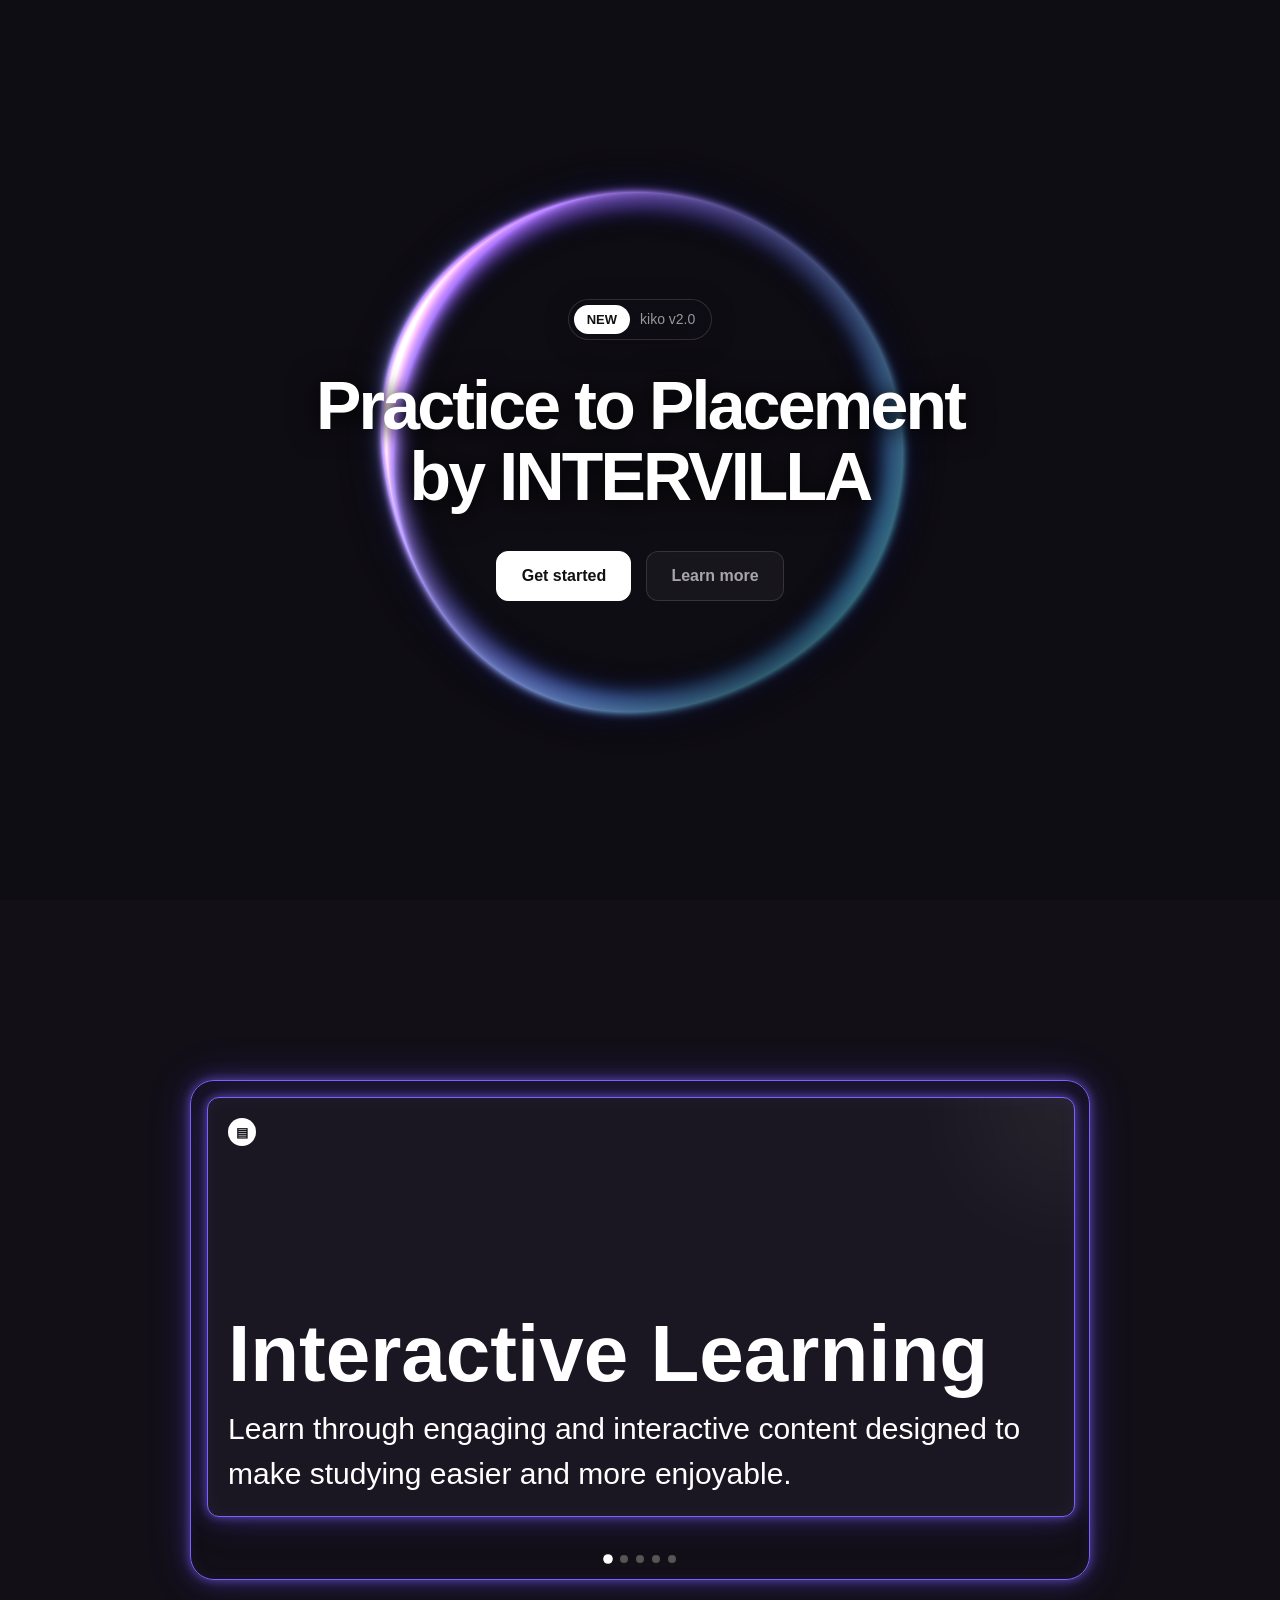
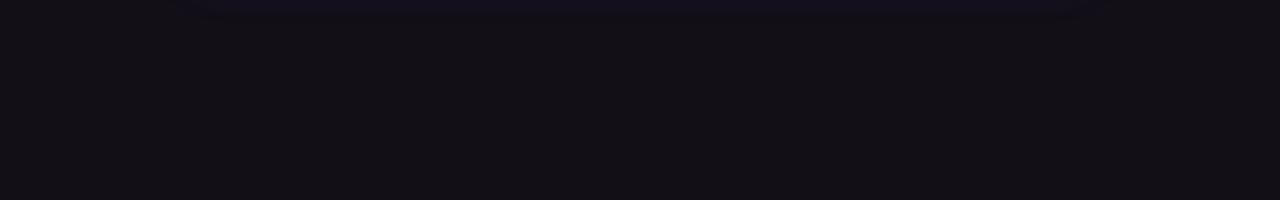
==== commit d6d0a778: "Update index.html" ====
--- a/index.html
+++ b/index.html
@@ -4,7 +4,7 @@
     <meta charset="UTF-8">
     <meta name="viewport" content="width=device-width, initial-scale=1.0">
 
-    <title>Orb Hero</title>
+    <title>INTERVILLA</title>
 
     <style>
         * {
@@ -3264,4 +3264,4 @@
     </script>
 
 </body>
-</html>+</html>
